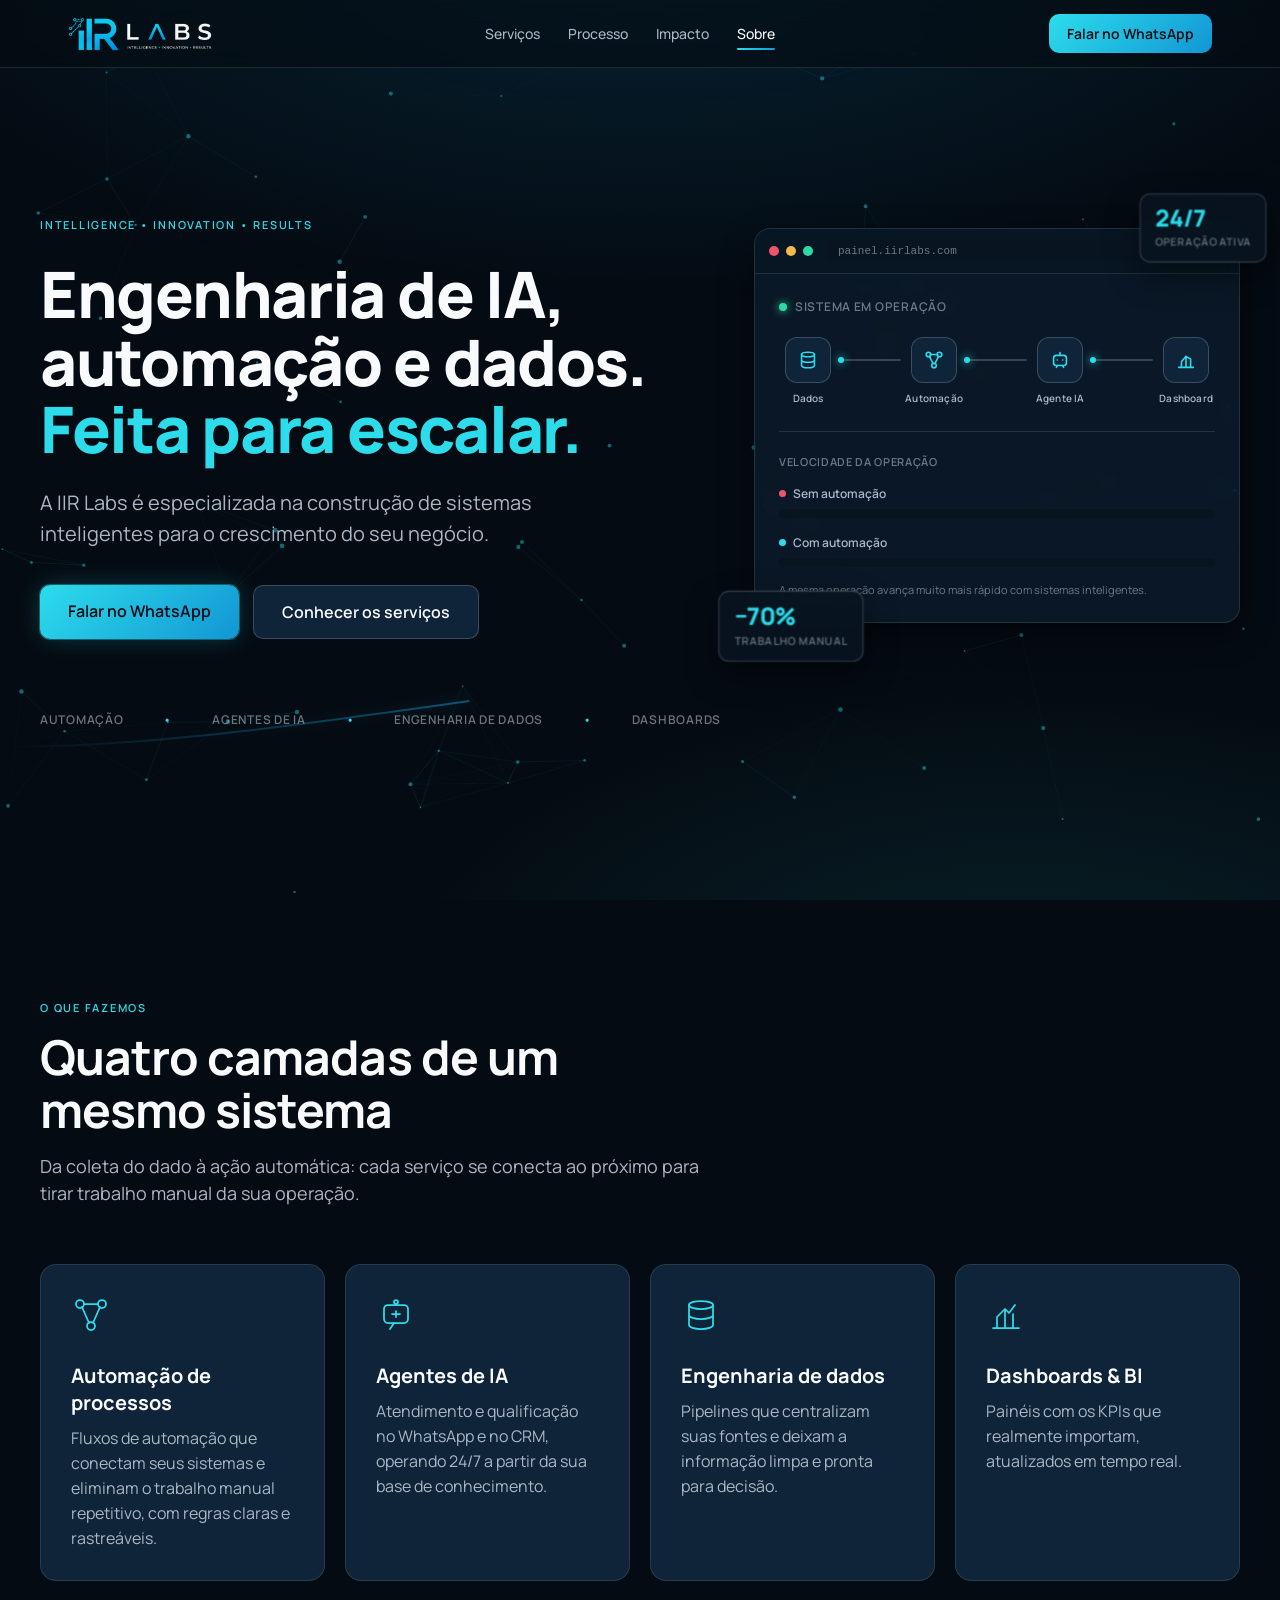
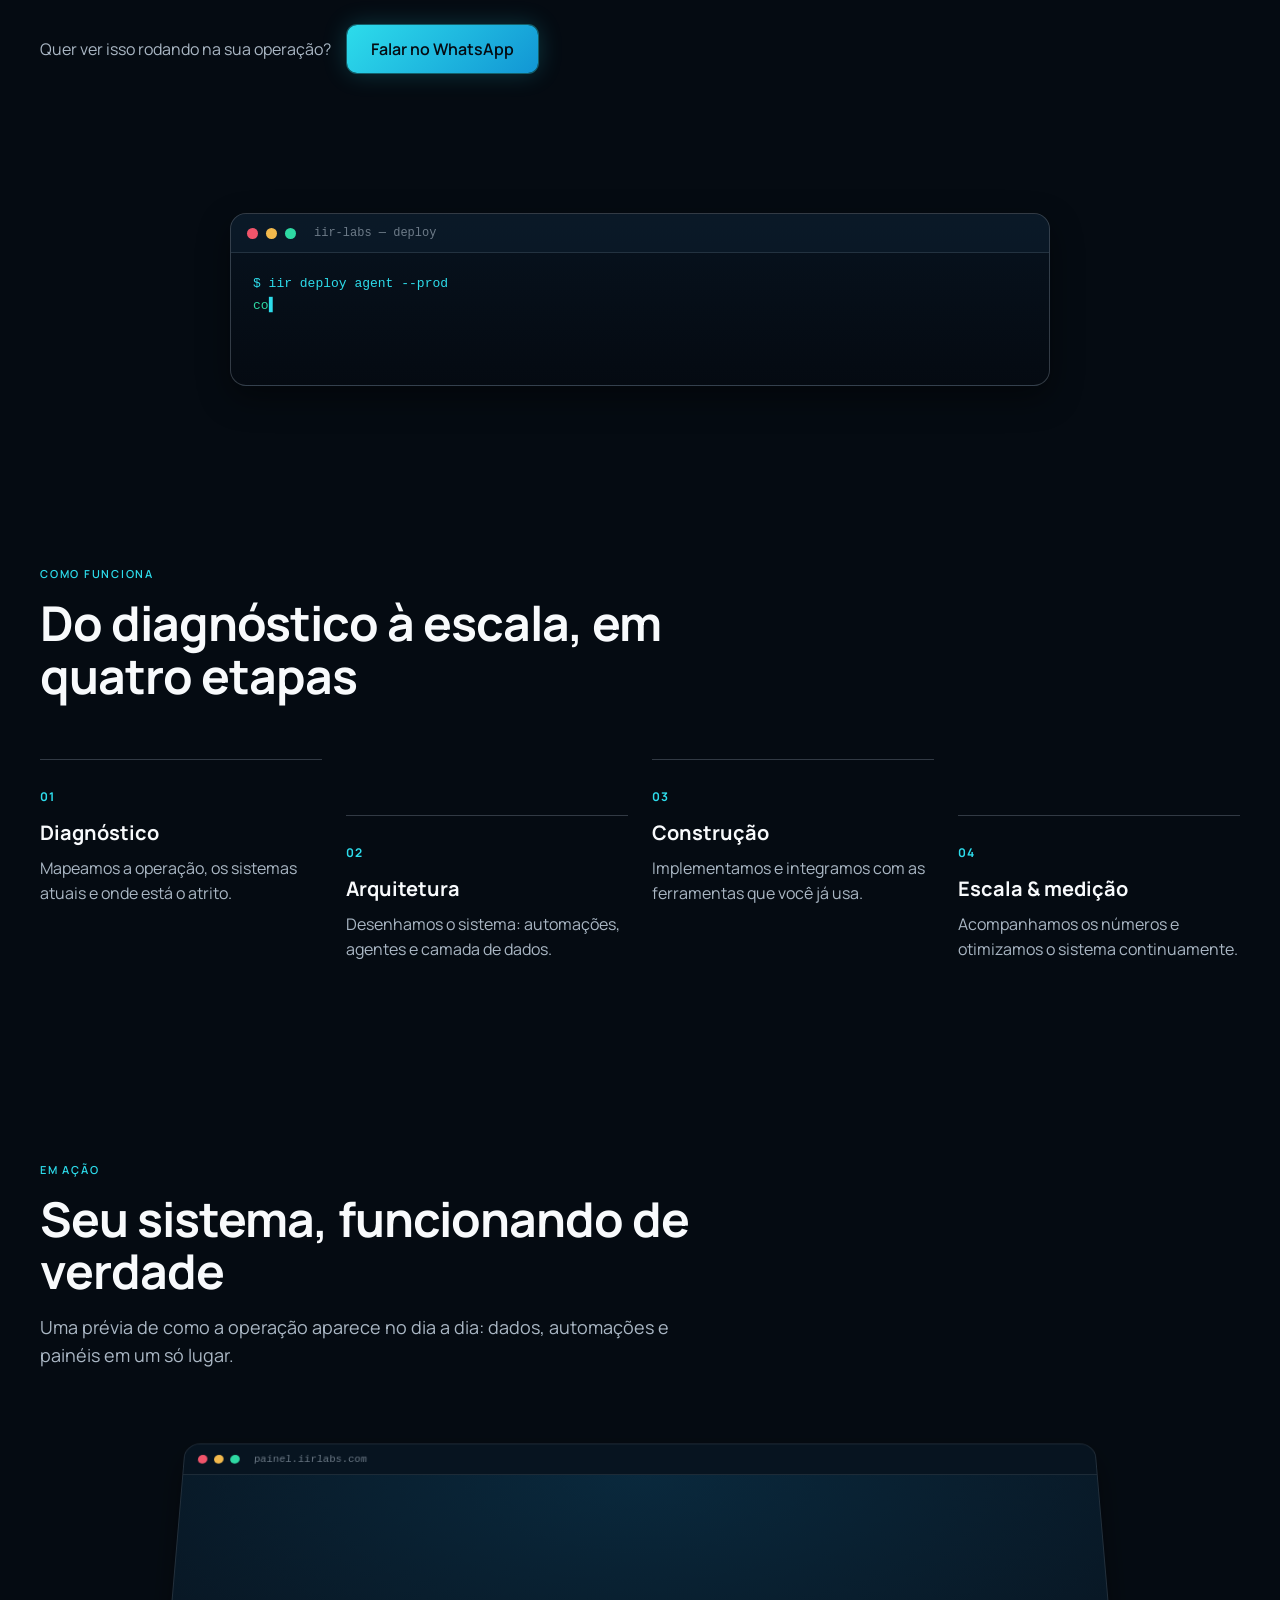
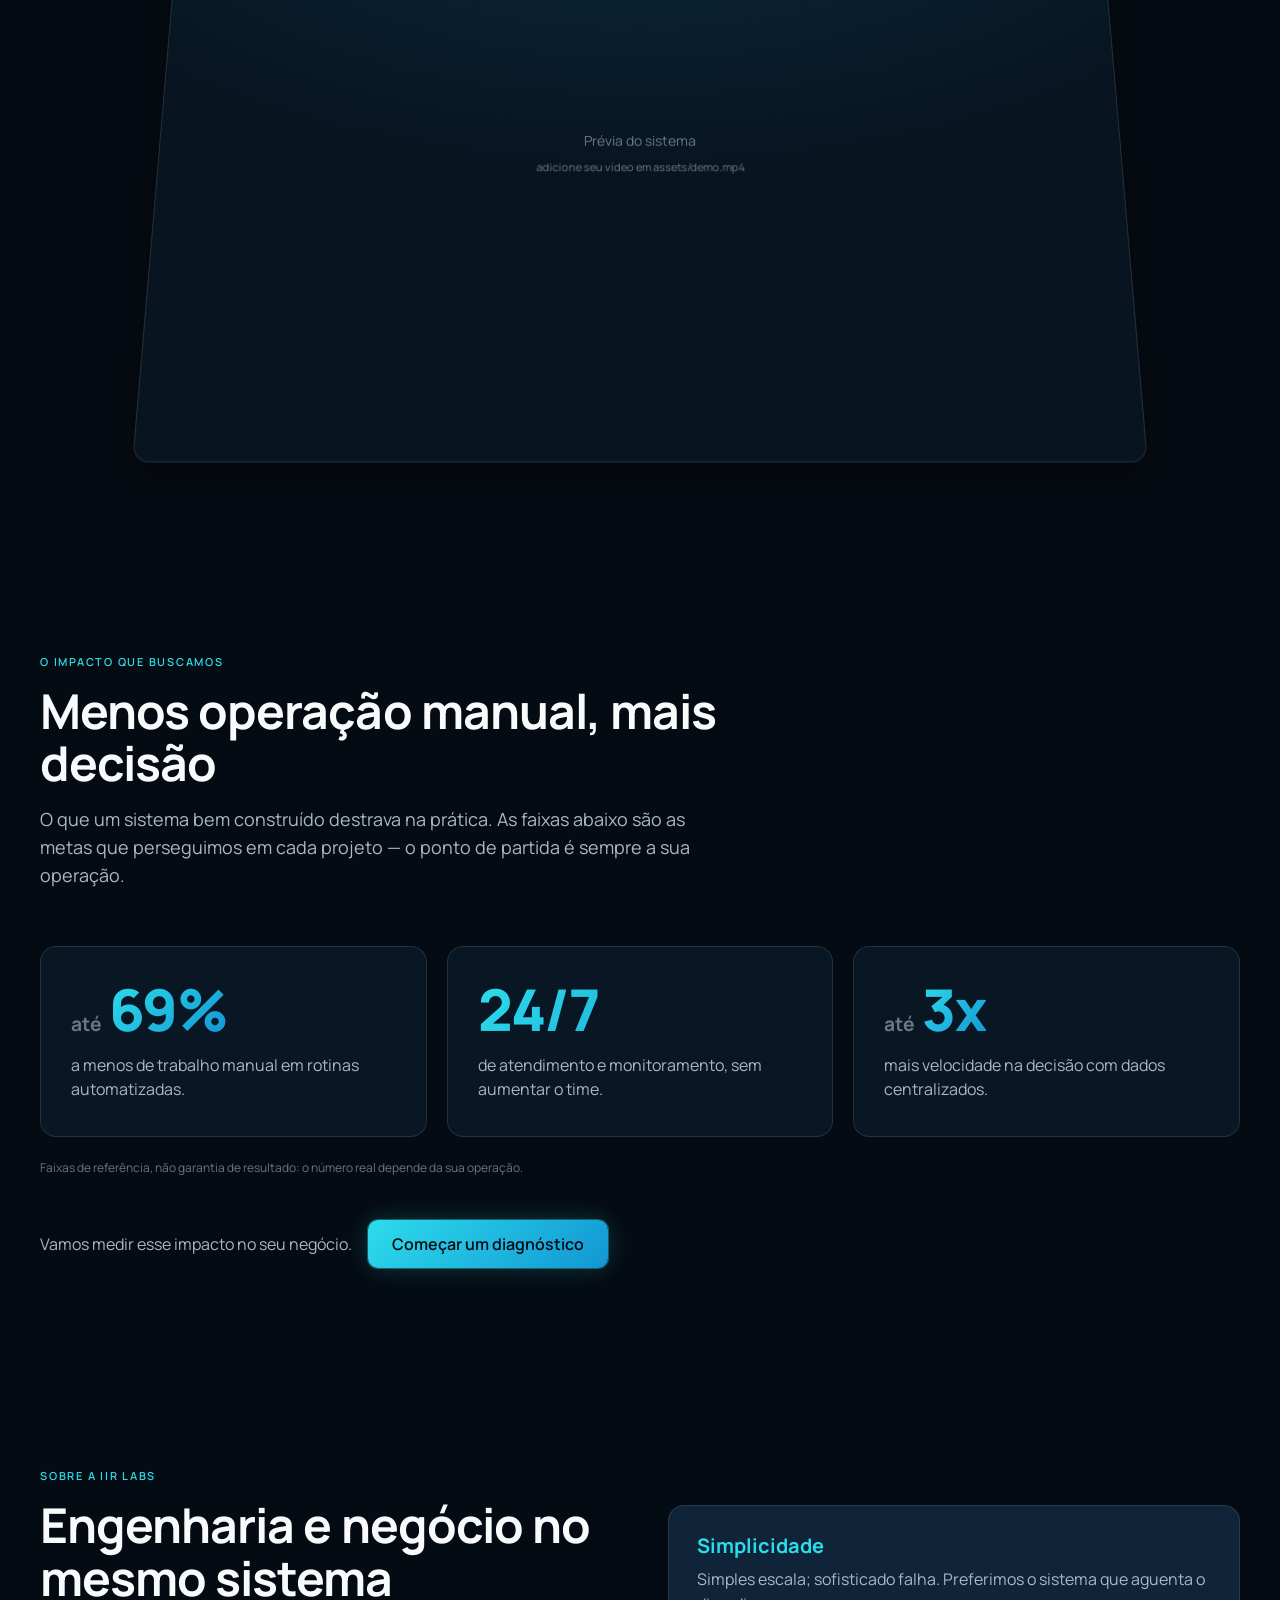
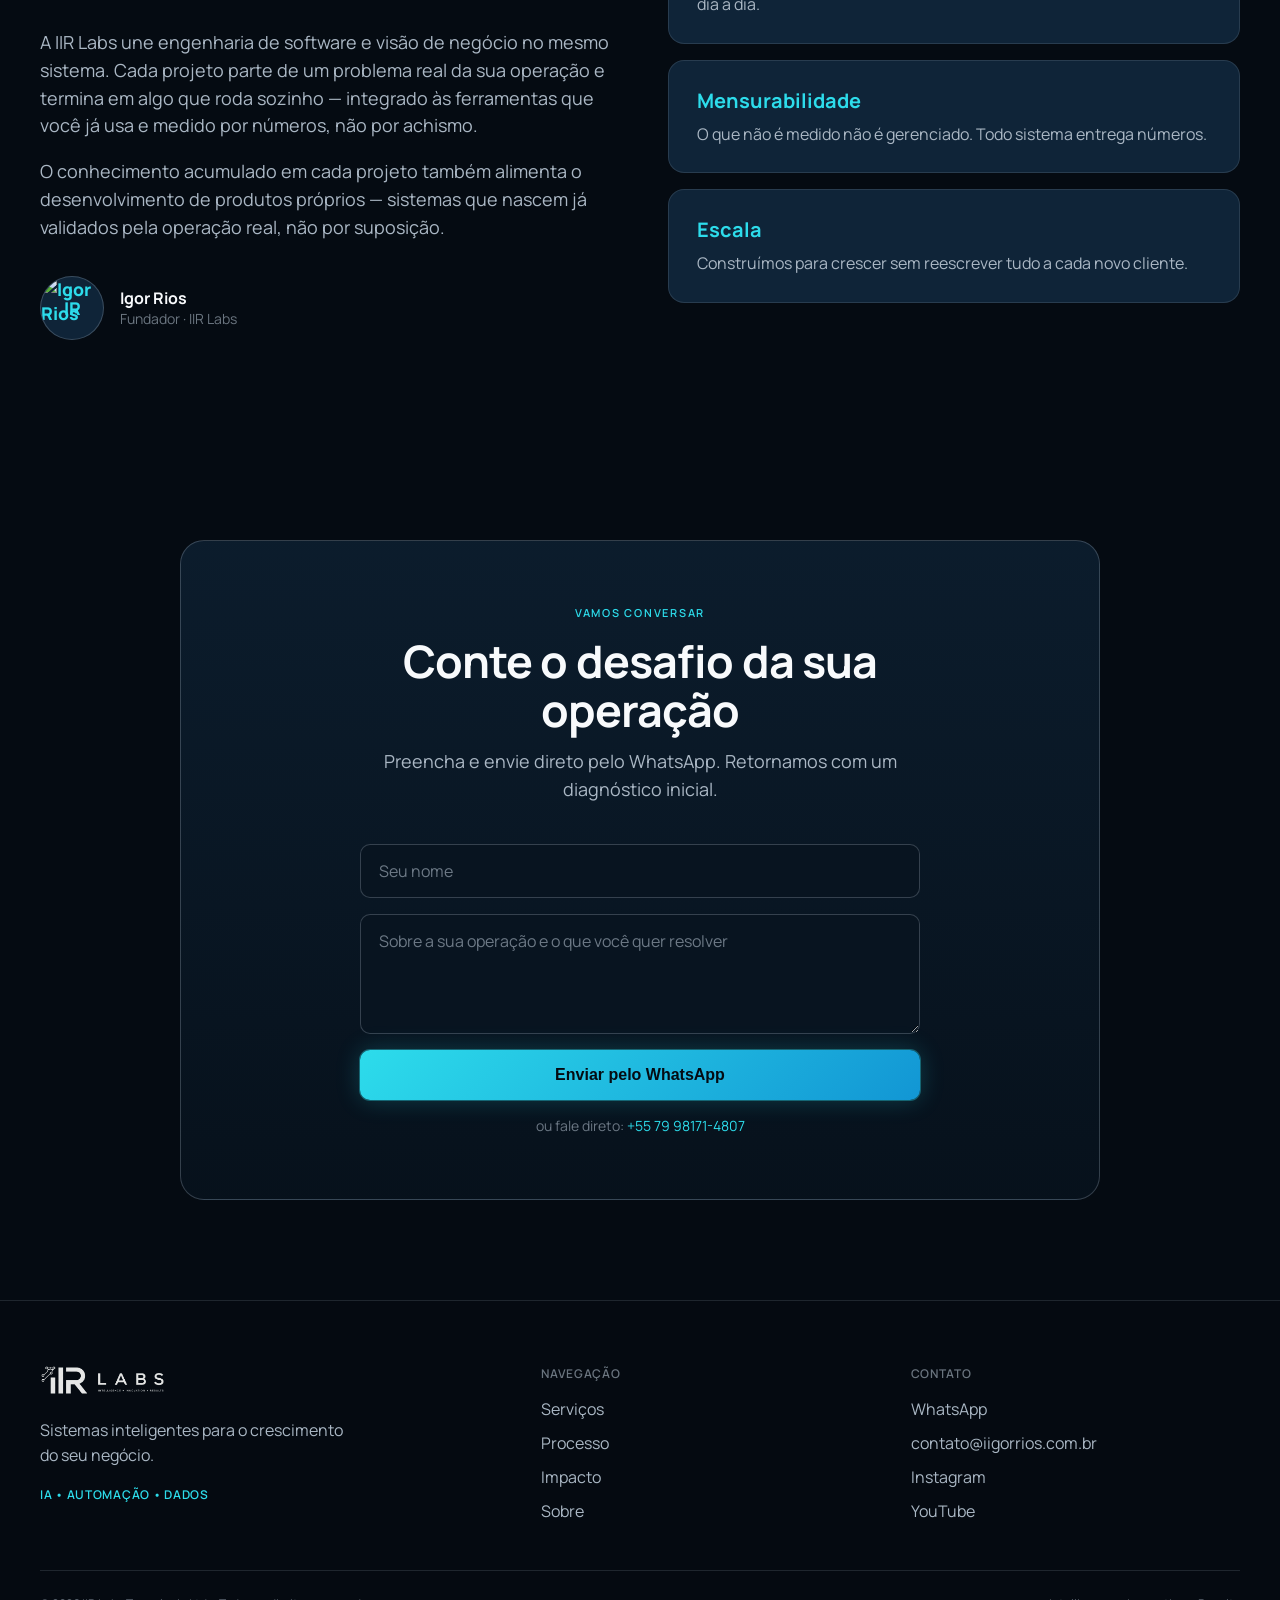
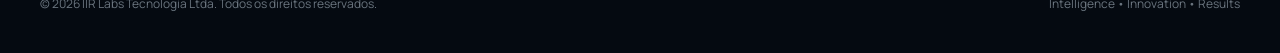
==== index.html @ 39a2d5d7 "Site institucional IIR Labs: landing com efeitos de autoridade - Hero com mockup em browser-frame (t" ====
<!DOCTYPE html>
<html lang="pt-BR">
<head>
<meta charset="utf-8">
<meta name="viewport" content="width=device-width, initial-scale=1">
<title>IIR Labs — Sistemas inteligentes de IA, automação e dados</title>
<meta name="description" content="A IIR Labs projeta e constrói automações, agentes de IA e infraestrutura de dados que transformam a operação do seu negócio em resultado mensurável.">
<link rel="canonical" href="https://iir-labs.vercel.app/">
<link rel="icon" href="assets/logo-app-icon.png">
<meta property="og:type" content="website">
<meta property="og:title" content="IIR Labs — Sistemas inteligentes de IA, automação e dados">
<meta property="og:description" content="Automações, agentes de IA e engenharia de dados sob medida para o crescimento do seu negócio.">
<meta property="og:image" content="assets/logo-horizontal-color.png">
<meta name="twitter:card" content="summary_large_image">

  <title>IIR Labs — Sistemas inteligentes de IA, automação e dados</title>
  <meta name="description" content="A IIR Labs projeta e constrói automações, agentes de IA e infraestrutura de dados que transformam a operação do seu negócio em resultado mensurável.">
  <meta property="og:type" content="website">
  <meta property="og:title" content="IIR Labs — Sistemas inteligentes de IA, automação e dados">
  <meta property="og:description" content="Automações, agentes de IA e engenharia de dados sob medida para o crescimento do seu negócio.">
  <meta property="og:image" content="assets/logo-horizontal-color.png">
  <meta name="twitter:card" content="summary_large_image">
  <link rel="icon" href="assets/logo-app-icon.png">
  <link rel="stylesheet" href="_ds/iir-labs-design-system-2-0-8a63def9-18a3-4fd2-bec7-e03a8f6dd61a/tokens/fonts.css">
  <link rel="stylesheet" href="_ds/iir-labs-design-system-2-0-8a63def9-18a3-4fd2-bec7-e03a8f6dd61a/tokens/colors.css">
  <link rel="stylesheet" href="_ds/iir-labs-design-system-2-0-8a63def9-18a3-4fd2-bec7-e03a8f6dd61a/tokens/typography.css">
  <link rel="stylesheet" href="_ds/iir-labs-design-system-2-0-8a63def9-18a3-4fd2-bec7-e03a8f6dd61a/tokens/spacing.css">
  <link rel="stylesheet" href="_ds/iir-labs-design-system-2-0-8a63def9-18a3-4fd2-bec7-e03a8f6dd61a/tokens/effects.css">
  <link rel="stylesheet" href="_ds/iir-labs-design-system-2-0-8a63def9-18a3-4fd2-bec7-e03a8f6dd61a/styles.css">
  <style>
    html{scroll-behavior:smooth;}
    body{margin:0;background:#050B12;}
    ::selection{background:rgba(45,220,235,.25);}
    a{color:var(--color-text-link);text-decoration:none;}
    a:hover{color:var(--color-text-link-hover);}
    *{box-sizing:border-box;}
    input,textarea{font-family:var(--font-sans);}
    input::placeholder,textarea::placeholder{color:var(--color-text-tertiary);}
    section[id]{scroll-margin-top:84px;}

    /* scroll progress */
    .iir-progress{position:fixed;top:0;left:0;height:2px;width:100%;transform:scaleX(0);transform-origin:0 50%;background:var(--brand-gradient);z-index:60;will-change:transform;}

    /* back to top */
    .iir-top{position:fixed;right:22px;bottom:22px;z-index:55;width:44px;height:44px;display:flex;align-items:center;justify-content:center;border-radius:var(--radius-m);border:1px solid var(--color-border-default);background:rgba(15,36,56,.8);backdrop-filter:blur(8px);color:var(--color-accent-primary);cursor:pointer;opacity:0;transform:translateY(8px);pointer-events:none;transition:opacity .25s var(--ease-standard),transform .25s var(--ease-standard),border-color .2s var(--ease-standard);}
    .iir-top:hover{border-color:var(--color-border-strong);box-shadow:var(--shadow-glow-cyan);}
    .iir-top.show{opacity:1;transform:none;pointer-events:auto;}

    /* nav scroll-spy */
    .iir-nav-link{position:relative;color:var(--color-text-secondary);transition:color .2s var(--ease-standard);}
    .iir-nav-link:hover{color:var(--color-text-primary);}
    .iir-nav-link.active{color:var(--color-text-primary);}
    .iir-nav-link.active::after{content:"";position:absolute;left:0;right:0;bottom:-7px;height:2px;border-radius:2px;background:var(--brand-gradient);}

    /* spotlight cards */
    .iir-card{position:relative;overflow:hidden;}
    .iir-card::before{content:"";position:absolute;inset:0;border-radius:inherit;background:radial-gradient(240px circle at var(--mx,50%) var(--my,50%),rgba(45,220,235,.14),transparent 60%);opacity:0;transition:opacity .25s var(--ease-standard);pointer-events:none;}
    .iir-card:hover::before{opacity:1;}

    /* button polish: press + one-pass shimmer */
    .iir-btn{position:relative;overflow:hidden;transition:transform .12s var(--ease-standard),filter .12s var(--ease-standard);}
    .iir-btn:active{transform:scale(.97);opacity:.92;}
    .iir-btn::after{content:"";position:absolute;top:0;left:-60%;width:40%;height:100%;transform:skewX(-18deg);background:linear-gradient(100deg,transparent,rgba(255,255,255,.35),transparent);opacity:0;pointer-events:none;}
    .iir-btn:hover::after{animation:iir-shimmer .7s var(--ease-standard);}
    @keyframes iir-shimmer{0%{left:-60%;opacity:.6;}100%{left:120%;opacity:0;}}

    /* hero schematic (pipeline) */
    .iir-pipe{display:flex;align-items:flex-start;justify-content:space-between;gap:4px;}
    .iir-node{display:flex;flex-direction:column;align-items:center;gap:8px;flex:0 0 auto;width:58px;}
    .iir-node .box{width:46px;height:46px;border-radius:12px;border:1px solid var(--color-border-default);background:var(--color-bg-surface-raised);display:flex;align-items:center;justify-content:center;color:var(--color-accent-primary);}
    .iir-node .lbl{font-size:10px;letter-spacing:.02em;color:var(--color-text-secondary);font-weight:var(--fw-semibold);white-space:nowrap;}
    .iir-conn{position:relative;flex:1;height:2px;margin-top:22px;min-width:12px;border-radius:2px;background:var(--color-border-default);overflow:visible;}
    .iir-packet{position:absolute;top:50%;left:0;width:6px;height:6px;border-radius:50%;background:var(--color-accent-primary);box-shadow:0 0 8px var(--color-accent-primary);transform:translate(-50%,-50%);animation:iir-flow 2.2s linear infinite;}
    @keyframes iir-flow{0%{left:0;opacity:0;}12%{opacity:1;}88%{opacity:1;}100%{left:100%;opacity:0;}}

    /* comparison bars (sem vs com automação) */
    .iir-cmp{display:flex;flex-direction:column;gap:16px;}
    .iir-cmp-row .top{display:flex;align-items:center;justify-content:space-between;margin-bottom:7px;}
    .iir-cmp-row .lab{display:flex;align-items:center;gap:7px;font-size:12px;font-weight:var(--fw-semibold);color:var(--color-text-secondary);}
    .iir-cmp-row .dot{width:7px;height:7px;border-radius:50%;}
    .iir-track{height:9px;border-radius:6px;background:var(--color-bg-inset);overflow:hidden;}
    .iir-track > span{display:block;height:100%;border-radius:6px;width:0;}
    .iir-fill-slow{background:linear-gradient(90deg,#7A2E38,#F0546A);animation:iir-fill-slow 4.6s var(--ease-standard) infinite;}
    .iir-fill-fast{background:var(--brand-gradient);box-shadow:0 0 12px rgba(45,220,235,.35);animation:iir-fill-fast 4.6s var(--ease-standard) infinite;}
    @keyframes iir-fill-slow{0%{width:0;}12%{width:6%;}60%{width:36%;}82%{width:38%;}100%{width:38%;}}
    @keyframes iir-fill-fast{0%{width:0;}26%{width:88%;}44%{width:95%;}82%{width:96%;}100%{width:96%;}}

    /* terminal */
    .iir-term-body{font-family:ui-monospace,SFMono-Regular,Menlo,Consolas,monospace;font-size:13px;line-height:1.7;color:var(--color-text-secondary);white-space:pre-wrap;min-height:132px;}
    .iir-term-body .p{color:var(--color-accent-primary);}
    .iir-term-body .ok{color:var(--color-success);}
    .iir-cursor{display:inline-block;color:var(--color-accent-primary);animation:iir-blink 1s step-end infinite;}
    @keyframes iir-blink{0%,100%{opacity:1;}50%{opacity:0;}}

    @media (prefers-reduced-motion:reduce){
      .iir-packet{animation:none;left:50%;}
      .iir-fill-slow{animation:none;width:38%;}
      .iir-fill-fast{animation:none;width:96%;}
      .iir-float{animation:none;}
    }

    /* mobile menu */
    .iir-menu-btn{display:none;background:none;border:1px solid var(--color-border-default);border-radius:var(--radius-m);padding:9px 11px;cursor:pointer;color:var(--color-text-primary);line-height:0;}
    .iir-mobile-panel{display:none;position:absolute;top:100%;left:0;right:0;flex-direction:column;gap:6px;padding:14px 28px 20px;background:rgba(5,11,18,.96);backdrop-filter:blur(12px);border-bottom:1px solid var(--color-border-subtle);}
    .iir-mobile-panel.open{display:flex;}
    .iir-mobile-panel a{padding:10px 0;color:var(--color-text-secondary);font-size:var(--text-body-m);font-weight:var(--fw-medium);}

    /* hero tilt mockup + floating cards */
    .iir-tilt-wrap{perspective:1200px;}
    .iir-tilt{position:relative;transform-style:preserve-3d;transition:transform .18s var(--ease-standard);will-change:transform;}
    .iir-mock{border:1px solid var(--color-border-subtle);background:rgba(15,36,56,.55);backdrop-filter:blur(8px);border-radius:var(--radius-l);overflow:hidden;box-shadow:var(--shadow-l);}
    .iir-mock-bar{display:flex;align-items:center;gap:7px;padding:11px 14px;border-bottom:1px solid var(--color-border-subtle);background:rgba(8,20,32,.6);}
    .iir-mock-bar .d{width:10px;height:10px;border-radius:50%;}
    .iir-mock-bar .u{margin-left:8px;flex:1;height:22px;border-radius:6px;background:var(--color-bg-inset);display:flex;align-items:center;padding:0 10px;font-family:ui-monospace,monospace;font-size:11px;color:var(--color-text-tertiary);}
    .iir-float{position:absolute;border:1px solid var(--color-border-default);background:rgba(8,20,32,.92);backdrop-filter:blur(8px);border-radius:var(--radius-m);padding:12px 14px;box-shadow:var(--shadow-l);}
    .iir-float .k{font-size:1.4rem;font-weight:var(--fw-extrabold);letter-spacing:var(--ls-tight);color:var(--color-accent-primary);line-height:1;}
    .iir-float .t{font-size:10px;text-transform:uppercase;letter-spacing:var(--ls-wide);color:var(--color-text-tertiary);font-weight:var(--fw-semibold);margin-top:4px;white-space:nowrap;}
    .iir-float-a{top:-24px;right:-14px;transform:translateZ(55px);animation:iir-bob 5s var(--ease-standard) infinite;}
    .iir-float-b{bottom:-22px;left:-16px;transform:translateZ(85px);animation:iir-bob 6.5s var(--ease-standard) infinite .6s;}
    @keyframes iir-bob{0%,100%{translate:0 0;}50%{translate:0 -9px;}}

    /* processo zig-zag */
    .iir-proc-grid{position:relative;display:grid;grid-template-columns:repeat(4,1fr);align-items:start;gap:24px;}
    .iir-proc-step{position:relative;padding-top:28px;border-top:1px solid var(--color-border-default);}
    .iir-proc-step.down{margin-top:56px;}
    .iir-proc-step > *{position:relative;z-index:1;}
    .iir-proc-svg{position:absolute;inset:0;width:100%;height:100%;overflow:visible;pointer-events:none;z-index:0;}
    .iir-zig{fill:none;stroke:url(#iir-zig-grad);stroke-width:2.5;stroke-linecap:round;stroke-linejoin:round;filter:drop-shadow(0 0 6px rgba(45,220,235,.45));}

    /* device demo (rotate on scroll) */
    .iir-device-stage{perspective:1400px;max-width:960px;margin:0 auto;}
    .iir-device{transform-style:preserve-3d;border:1px solid var(--color-border-subtle);border-radius:var(--radius-l);overflow:hidden;background:var(--color-bg-inset);box-shadow:var(--shadow-l);will-change:transform;}
    .iir-device-bar{display:flex;align-items:center;gap:7px;padding:11px 14px;border-bottom:1px solid var(--color-border-subtle);background:rgba(8,20,32,.7);}
    .iir-device-bar .d{width:10px;height:10px;border-radius:50%;}
    .iir-device-screen{position:relative;aspect-ratio:16/10;background:radial-gradient(120% 90% at 50% 0,rgba(18,150,212,.16),transparent 60%),var(--color-bg-inset);}
    .iir-device-screen video{position:absolute;inset:0;width:100%;height:100%;object-fit:cover;display:block;}
    .iir-device-ph{position:absolute;inset:0;display:flex;flex-direction:column;align-items:center;justify-content:center;gap:10px;color:var(--color-text-tertiary);text-align:center;padding:20px;font-size:var(--text-body-s);}

    /* founder portrait */
    .iir-portrait{width:64px;height:64px;border-radius:50%;overflow:hidden;flex:0 0 auto;border:1px solid var(--color-border-default);background:var(--color-bg-surface-raised);display:flex;align-items:center;justify-content:center;color:var(--color-accent-primary);font-weight:var(--fw-extrabold);font-size:1.1rem;position:relative;}
    .iir-portrait img{position:absolute;inset:0;width:100%;height:100%;object-fit:cover;}

    /* responsive */
    @media (max-width:860px){
      .iir-proc-grid{grid-template-columns:1fr;}
      .iir-proc-step.down{margin-top:0;}
      .iir-float{display:none;}
      .iir-hero-grid{grid-template-columns:1fr !important;gap:40px !important;}
      .iir-sobre-grid{grid-template-columns:1fr !important;gap:36px !important;}
      .iir-footer-grid{grid-template-columns:1fr !important;gap:32px !important;}
      .iir-section{padding-top:64px !important;padding-bottom:64px !important;}
    }
    @media (max-width:720px){
      .iir-nav-desktop{display:none !important;}
      .iir-cta-desktop{display:none !important;}
      .iir-menu-btn{display:inline-flex;align-items:center;justify-content:center;}
    }

    @media (prefers-reduced-motion:reduce){
      html{scroll-behavior:auto;}
      .iir-cursor,.iir-btn::after{animation:none !important;}
    }
  </style>

</head>
<body>
<div id="iir-site" style="position:relative;min-height:100vh;background:var(--color-bg-canvas);color:var(--color-text-primary);font-family:var(--font-sans);overflow-x:hidden;">

  <div class="iir-progress"></div>

  <canvas style="position:fixed;inset:0;width:100%;height:100%;z-index:0;pointer-events:none;"></canvas>
  <div style="position:fixed;inset:0;z-index:0;pointer-events:none;background:radial-gradient(120% 80% at 50% -10%, rgba(18,150,212,.18), transparent 55%), radial-gradient(90% 60% at 80% 110%, rgba(45,220,235,.10), transparent 60%);"></div>

  <!-- NAV -->
  <header style="position:fixed;top:0;left:0;right:0;z-index:50;backdrop-filter:blur(12px);background:rgba(5,11,18,.55);border-bottom:1px solid var(--color-border-subtle);">
    <div style="max-width:var(--container-max);margin:0 auto;padding:14px 28px;display:flex;align-items:center;justify-content:space-between;gap:24px;">
      <a href="#topo" style="display:flex;align-items:center;gap:10px;">
        <img src="assets/logo-horizontal-color-bg-escuro-crop.png" alt="IIR Labs" style="height:34px;width:auto;display:block;">
      </a>
      <nav class="iir-nav-desktop" style="display:flex;align-items:center;gap:28px;font-size:var(--text-body-s);font-weight:var(--fw-medium);">
        <a href="#servicos" class="iir-nav-link">Serviços</a>
        <a href="#processo" class="iir-nav-link">Processo</a>
        <a href="#impacto" class="iir-nav-link">Impacto</a>
        <a href="#sobre" class="iir-nav-link">Sobre</a>
      </nav>
      <a href="https://wa.me/5579981714807" target="_blank" class="iir-btn iir-cta-desktop" style="background:var(--brand-gradient);color:var(--color-text-on-accent);font-weight:var(--fw-semibold);font-size:var(--text-body-s);padding:10px 18px;border-radius:var(--radius-m);white-space:nowrap;">Falar no WhatsApp</a>
      <button class="iir-menu-btn" aria-label="Abrir menu">
        <svg width="22" height="22" viewBox="0 0 24 24" fill="none" stroke="currentColor" stroke-width="2" stroke-linecap="round"><path d="M4 7h16M4 12h16M4 17h16"/></svg>
      </button>
    </div>
    <div class="iir-mobile-panel">
      <a href="#servicos">Serviços</a>
      <a href="#processo">Processo</a>
      <a href="#impacto">Impacto</a>
      <a href="#sobre">Sobre</a>
      <a href="https://wa.me/5579981714807" target="_blank" style="color:var(--color-accent-primary);font-weight:var(--fw-semibold);">Falar no WhatsApp →</a>
    </div>
  </header>

  <!-- HERO -->
  <section id="topo" style="position:relative;z-index:1;min-height:100vh;display:flex;align-items:center;padding:120px 28px 80px;">
    <div style="max-width:var(--container-max);margin:0 auto;width:100%;">

      

      
        <div class="iir-hero-grid" style="display:grid;grid-template-columns:1.15fr .85fr;gap:56px;align-items:center;">
          <div>
            <div data-reveal style="display:inline-flex;align-items:center;gap:10px;font-size:var(--text-overline);letter-spacing:var(--ls-wider);text-transform:uppercase;color:var(--color-accent-primary);font-weight:var(--fw-semibold);margin-bottom:28px;">Intelligence • Innovation • Results</div>
            <h1 data-reveal data-reveal-delay="80" style="font-size:clamp(2.4rem,5.4vw,4rem);line-height:1.06;letter-spacing:var(--ls-tight);font-weight:var(--fw-extrabold);margin:0 0 24px;">Engenharia de IA, automação e dados. <span style="color:var(--color-accent-primary);">Feita para escalar.</span></h1>
            <p data-reveal data-reveal-delay="160" style="font-size:clamp(1.05rem,2vw,1.25rem);line-height:var(--lh-body);color:var(--color-text-secondary);max-width:520px;margin:0 0 36px;">A IIR Labs é especializada na construção de sistemas inteligentes para o crescimento do seu negócio.</p>
            <div data-reveal data-reveal-delay="240" style="display:flex;flex-wrap:wrap;gap:14px;">
              <a href="https://wa.me/5579981714807" target="_blank" class="iir-btn" style="background:var(--brand-gradient);color:var(--color-text-on-accent);font-weight:var(--fw-semibold);font-size:var(--text-body-m);padding:15px 28px;border-radius:var(--radius-m);box-shadow:var(--shadow-glow-cyan);">Falar no WhatsApp</a>
              <a href="#servicos" class="iir-btn" style="background:var(--color-bg-surface-raised);border:1px solid var(--color-border-default);color:var(--color-text-primary);font-weight:var(--fw-semibold);font-size:var(--text-body-m);padding:15px 28px;border-radius:var(--radius-m);">Conhecer os serviços</a>
            </div>
          </div>
          <div class="iir-tilt-wrap" data-reveal data-reveal-delay="200">
           <div class="iir-tilt">
            <div class="iir-mock">
            <div class="iir-mock-bar">
              <span class="d" style="background:#F0546A;"></span>
              <span class="d" style="background:#F2B94C;"></span>
              <span class="d" style="background:#2ED9A3;"></span>
              <span class="u">painel.iirlabs.com</span>
            </div>
            <div style="padding:24px;">
            <div style="display:flex;align-items:center;gap:8px;font-size:var(--text-caption);text-transform:uppercase;letter-spacing:var(--ls-wide);color:var(--color-text-tertiary);font-weight:var(--fw-semibold);margin-bottom:22px;">
              <span style="width:8px;height:8px;border-radius:50%;background:var(--color-success);box-shadow:0 0 8px var(--color-success);"></span>Sistema em operação
            </div>
            <div class="iir-pipe">
              <div class="iir-node">
                <div class="box"><svg width="22" height="22" viewBox="0 0 24 24" fill="none" stroke="currentColor" stroke-width="1.75" stroke-linecap="round" stroke-linejoin="round"><ellipse cx="12" cy="6" rx="7" ry="2.5"/><path d="M5 6v6c0 1.4 3.1 2.5 7 2.5s7-1.1 7-2.5V6M5 12v6c0 1.4 3.1 2.5 7 2.5s7-1.1 7-2.5v-6"/></svg></div>
                <div class="lbl">Dados</div>
              </div>
              <div class="iir-conn"><span class="iir-packet" style="animation-delay:0s;"></span></div>
              <div class="iir-node">
                <div class="box"><svg width="22" height="22" viewBox="0 0 24 24" fill="none" stroke="currentColor" stroke-width="1.75" stroke-linecap="round" stroke-linejoin="round"><circle cx="6" cy="6" r="2.5"/><circle cx="18" cy="6" r="2.5"/><circle cx="12" cy="18" r="2.5"/><path d="M8 6h8M7 8l4 8M17 8l-4 8"/></svg></div>
                <div class="lbl">Automação</div>
              </div>
              <div class="iir-conn"><span class="iir-packet" style="animation-delay:.5s;"></span></div>
              <div class="iir-node">
                <div class="box"><svg width="22" height="22" viewBox="0 0 24 24" fill="none" stroke="currentColor" stroke-width="1.75" stroke-linecap="round" stroke-linejoin="round"><rect x="5" y="7" width="14" height="11" rx="3"/><path d="M9 12h.01M15 12h.01M12 4v3M9 18l-1 2M15 18l1 2"/></svg></div>
                <div class="lbl">Agente IA</div>
              </div>
              <div class="iir-conn"><span class="iir-packet" style="animation-delay:1s;"></span></div>
              <div class="iir-node">
                <div class="box"><svg width="22" height="22" viewBox="0 0 24 24" fill="none" stroke="currentColor" stroke-width="1.75" stroke-linecap="round" stroke-linejoin="round"><path d="M4 20h16M7 20v-6M12 20V8M17 20v-9M7 14l5-6 5 3"/></svg></div>
                <div class="lbl">Dashboard</div>
              </div>
            </div>
            <div style="margin-top:26px;padding-top:22px;border-top:1px solid var(--color-border-subtle);">
              <div style="font-size:11px;text-transform:uppercase;letter-spacing:var(--ls-wide);color:var(--color-text-tertiary);font-weight:var(--fw-semibold);margin-bottom:16px;">Velocidade da operação</div>
              <div class="iir-cmp">
                <div class="iir-cmp-row">
                  <div class="top"><span class="lab"><span class="dot" style="background:#F0546A;"></span>Sem automação</span></div>
                  <div class="iir-track"><span class="iir-fill-slow"></span></div>
                </div>
                <div class="iir-cmp-row">
                  <div class="top"><span class="lab"><span class="dot" style="background:var(--color-accent-primary);"></span>Com automação</span></div>
                  <div class="iir-track"><span class="iir-fill-fast"></span></div>
                </div>
              </div>
              <div style="color:var(--color-text-tertiary);font-size:11px;margin-top:14px;line-height:var(--lh-body);">A mesma operação avança muito mais rápido com sistemas inteligentes.</div>
            </div>
            </div>
            </div>
            <div class="iir-float iir-float-a"><div class="k">24/7</div><div class="t">Operação ativa</div></div>
            <div class="iir-float iir-float-b"><div class="k">−70%</div><div class="t">Trabalho manual</div></div>
           </div>
          </div>
        </div>
      

      <div data-reveal data-reveal-delay="360" style="margin-top:72px;display:flex;flex-wrap:wrap;gap:10px 40px;align-items:center;color:var(--color-text-tertiary);font-size:var(--text-caption);letter-spacing:var(--ls-wide);text-transform:uppercase;font-weight:var(--fw-semibold);">
        <span>Automação</span><span style="color:var(--color-accent-primary);">•</span>
        <span>Agentes de IA</span><span style="color:var(--color-accent-primary);">•</span>
        <span>Engenharia de dados</span><span style="color:var(--color-accent-primary);">•</span>
        <span>Dashboards</span>
      </div>
    </div>
  </section>

  <!-- SERVIÇOS -->
  <section id="servicos" class="iir-section" style="position:relative;z-index:1;padding:100px 28px;">
    <div style="max-width:var(--container-max);margin:0 auto;">
      <div style="max-width:680px;margin-bottom:56px;">
        <div data-reveal style="font-size:var(--text-overline);letter-spacing:var(--ls-wider);text-transform:uppercase;color:var(--color-accent-primary);font-weight:var(--fw-semibold);margin-bottom:16px;">O que fazemos</div>
        <h2 data-reveal data-reveal-delay="80" style="font-size:clamp(2rem,4vw,3rem);line-height:1.1;letter-spacing:var(--ls-tight);font-weight:var(--fw-bold);margin:0 0 16px;">Quatro camadas de um mesmo sistema</h2>
        <p data-reveal data-reveal-delay="140" style="font-size:var(--text-body-l);color:var(--color-text-secondary);line-height:var(--lh-body);margin:0;">Da coleta do dado à ação automática: cada serviço se conecta ao próximo para tirar trabalho manual da sua operação.</p>
      </div>
      <div style="display:grid;grid-template-columns:repeat(auto-fit,minmax(260px,1fr));gap:20px;">

        <div data-reveal style="border:1px solid var(--color-border-subtle);background:var(--color-bg-surface-raised);border-radius:var(--radius-l);padding:30px;transition:border-color .2s var(--ease-standard),box-shadow .3s var(--ease-standard);" class="iir-card">
          <svg width="40" height="40" viewBox="0 0 40 40" fill="none" stroke="var(--iir-cyan-500)" stroke-width="1.75" stroke-linecap="round" stroke-linejoin="round" style="margin-bottom:22px;"><circle cx="9" cy="9" r="4"/><circle cx="31" cy="9" r="4"/><circle cx="20" cy="31" r="4"/><path d="M13 9h14M11 12l7 16M29 12l-7 16"/></svg>
          <h3 style="font-size:var(--text-heading-s);font-weight:var(--fw-bold);margin:0 0 10px;">Automação de processos</h3>
          <p style="color:var(--color-text-secondary);font-size:var(--text-body-m);line-height:var(--lh-body);margin:0;">Fluxos de automação que conectam seus sistemas e eliminam o trabalho manual repetitivo, com regras claras e rastreáveis.</p>
        </div>

        <div data-reveal data-reveal-delay="80" style="border:1px solid var(--color-border-subtle);background:var(--color-bg-surface-raised);border-radius:var(--radius-l);padding:30px;transition:border-color .2s var(--ease-standard),box-shadow .3s var(--ease-standard);" class="iir-card">
          <svg width="40" height="40" viewBox="0 0 40 40" fill="none" stroke="var(--iir-cyan-500)" stroke-width="1.75" stroke-linecap="round" stroke-linejoin="round" style="margin-bottom:22px;"><rect x="8" y="10" width="24" height="18" rx="4"/><path d="M14 34l4-6M20 16v6M16 19h8"/><circle cx="20" cy="7" r="2"/><path d="M20 9v1"/></svg>
          <h3 style="font-size:var(--text-heading-s);font-weight:var(--fw-bold);margin:0 0 10px;">Agentes de IA</h3>
          <p style="color:var(--color-text-secondary);font-size:var(--text-body-m);line-height:var(--lh-body);margin:0;">Atendimento e qualificação no WhatsApp e no CRM, operando 24/7 a partir da sua base de conhecimento.</p>
        </div>

        <div data-reveal data-reveal-delay="160" style="border:1px solid var(--color-border-subtle);background:var(--color-bg-surface-raised);border-radius:var(--radius-l);padding:30px;transition:border-color .2s var(--ease-standard),box-shadow .3s var(--ease-standard);" class="iir-card">
          <svg width="40" height="40" viewBox="0 0 40 40" fill="none" stroke="var(--iir-cyan-500)" stroke-width="1.75" stroke-linecap="round" stroke-linejoin="round" style="margin-bottom:22px;"><ellipse cx="20" cy="10" rx="12" ry="4"/><path d="M8 10v10c0 2.2 5.4 4 12 4s12-1.8 12-4V10M8 20v10c0 2.2 5.4 4 12 4s12-1.8 12-4V20"/></svg>
          <h3 style="font-size:var(--text-heading-s);font-weight:var(--fw-bold);margin:0 0 10px;">Engenharia de dados</h3>
          <p style="color:var(--color-text-secondary);font-size:var(--text-body-m);line-height:var(--lh-body);margin:0;">Pipelines que centralizam suas fontes e deixam a informação limpa e pronta para decisão.</p>
        </div>

        <div data-reveal data-reveal-delay="240" style="border:1px solid var(--color-border-subtle);background:var(--color-bg-surface-raised);border-radius:var(--radius-l);padding:30px;transition:border-color .2s var(--ease-standard),box-shadow .3s var(--ease-standard);" class="iir-card">
          <svg width="40" height="40" viewBox="0 0 40 40" fill="none" stroke="var(--iir-cyan-500)" stroke-width="1.75" stroke-linecap="round" stroke-linejoin="round" style="margin-bottom:22px;"><path d="M7 33h26M11 33V22M19 33V14M27 33V19M11 22l8-8 4 4 6-8"/></svg>
          <h3 style="font-size:var(--text-heading-s);font-weight:var(--fw-bold);margin:0 0 10px;">Dashboards & BI</h3>
          <p style="color:var(--color-text-secondary);font-size:var(--text-body-m);line-height:var(--lh-body);margin:0;">Painéis com os KPIs que realmente importam, atualizados em tempo real.</p>
        </div>
      </div>
      <div data-reveal style="margin-top:44px;display:flex;flex-wrap:wrap;align-items:center;gap:16px;">
        <span style="color:var(--color-text-secondary);font-size:var(--text-body-m);">Quer ver isso rodando na sua operação?</span>
        <a href="https://wa.me/5579981714807" target="_blank" class="iir-btn" style="background:var(--brand-gradient);color:var(--color-text-on-accent);font-weight:var(--fw-semibold);font-size:var(--text-body-m);padding:13px 24px;border-radius:var(--radius-m);box-shadow:var(--shadow-glow-cyan);">Falar no WhatsApp</a>
      </div>
    </div>
  </section>

  <!-- TERMINAL -->
  <section class="iir-section" style="position:relative;z-index:1;padding:40px 28px 80px;">
    <div style="max-width:820px;margin:0 auto;">
      <div data-reveal class="iir-terminal" style="border:1px solid var(--color-border-default);background:linear-gradient(180deg,rgba(8,20,32,.92),rgba(5,11,18,.92));border-radius:var(--radius-l);overflow:hidden;box-shadow:var(--shadow-l);">
        <div style="display:flex;align-items:center;gap:8px;padding:12px 16px;border-bottom:1px solid var(--color-border-subtle);background:rgba(15,36,56,.4);">
          <span style="width:11px;height:11px;border-radius:50%;background:#F0546A;"></span>
          <span style="width:11px;height:11px;border-radius:50%;background:#F2B94C;"></span>
          <span style="width:11px;height:11px;border-radius:50%;background:#2ED9A3;"></span>
          <span style="margin-left:10px;font-family:ui-monospace,monospace;font-size:12px;color:var(--color-text-tertiary);">iir-labs — deploy</span>
        </div>
        <div class="iir-term-body" style="padding:20px 22px;"></div>
      </div>
    </div>
  </section>

  <!-- PROCESSO -->
  <section id="processo" class="iir-section" style="position:relative;z-index:1;padding:100px 28px;">
    <div style="max-width:var(--container-max);margin:0 auto;">
      <div style="max-width:680px;margin-bottom:56px;">
        <div data-reveal style="font-size:var(--text-overline);letter-spacing:var(--ls-wider);text-transform:uppercase;color:var(--color-accent-primary);font-weight:var(--fw-semibold);margin-bottom:16px;">Como funciona</div>
        <h2 data-reveal data-reveal-delay="80" style="font-size:clamp(2rem,4vw,3rem);line-height:1.1;letter-spacing:var(--ls-tight);font-weight:var(--fw-bold);margin:0;">Do diagnóstico à escala, em quatro etapas</h2>
      </div>
      <div class="iir-proc-grid">
        <svg class="iir-proc-svg"><defs><linearGradient id="iir-zig-grad" x1="0" y1="0" x2="1" y2="0"><stop offset="0" stop-color="var(--iir-blue-600)"/><stop offset="1" stop-color="var(--iir-cyan-500)"/></linearGradient></defs><path class="iir-zig" d="M0,0"/></svg>
        <div data-reveal class="iir-proc-step">
          <div style="font-size:var(--text-caption);font-weight:var(--fw-bold);color:var(--color-accent-primary);letter-spacing:var(--ls-wide);margin-bottom:14px;">01</div>
          <h3 style="font-size:var(--text-heading-s);font-weight:var(--fw-bold);margin:0 0 10px;">Diagnóstico</h3>
          <p style="color:var(--color-text-secondary);font-size:var(--text-body-m);line-height:var(--lh-body);margin:0;">Mapeamos a operação, os sistemas atuais e onde está o atrito.</p>
        </div>
        <div data-reveal data-reveal-delay="80" class="iir-proc-step down">
          <div style="font-size:var(--text-caption);font-weight:var(--fw-bold);color:var(--color-accent-primary);letter-spacing:var(--ls-wide);margin-bottom:14px;">02</div>
          <h3 style="font-size:var(--text-heading-s);font-weight:var(--fw-bold);margin:0 0 10px;">Arquitetura</h3>
          <p style="color:var(--color-text-secondary);font-size:var(--text-body-m);line-height:var(--lh-body);margin:0;">Desenhamos o sistema: automações, agentes e camada de dados.</p>
        </div>
        <div data-reveal data-reveal-delay="160" class="iir-proc-step">
          <div style="font-size:var(--text-caption);font-weight:var(--fw-bold);color:var(--color-accent-primary);letter-spacing:var(--ls-wide);margin-bottom:14px;">03</div>
          <h3 style="font-size:var(--text-heading-s);font-weight:var(--fw-bold);margin:0 0 10px;">Construção</h3>
          <p style="color:var(--color-text-secondary);font-size:var(--text-body-m);line-height:var(--lh-body);margin:0;">Implementamos e integramos com as ferramentas que você já usa.</p>
        </div>
        <div data-reveal data-reveal-delay="240" class="iir-proc-step down">
          <div style="font-size:var(--text-caption);font-weight:var(--fw-bold);color:var(--color-accent-primary);letter-spacing:var(--ls-wide);margin-bottom:14px;">04</div>
          <h3 style="font-size:var(--text-heading-s);font-weight:var(--fw-bold);margin:0 0 10px;">Escala & medição</h3>
          <p style="color:var(--color-text-secondary);font-size:var(--text-body-m);line-height:var(--lh-body);margin:0;">Acompanhamos os números e otimizamos o sistema continuamente.</p>
        </div>
      </div>
    </div>
  </section>

  <!-- EM AÇÃO / DEVICE -->
  <section id="demo" class="iir-section" style="position:relative;z-index:1;padding:100px 28px;">
    <div style="max-width:var(--container-max);margin:0 auto;">
      <div style="max-width:680px;margin-bottom:48px;">
        <div data-reveal style="font-size:var(--text-overline);letter-spacing:var(--ls-wider);text-transform:uppercase;color:var(--color-accent-primary);font-weight:var(--fw-semibold);margin-bottom:16px;">Em ação</div>
        <h2 data-reveal data-reveal-delay="80" style="font-size:clamp(2rem,4vw,3rem);line-height:1.1;letter-spacing:var(--ls-tight);font-weight:var(--fw-bold);margin:0 0 16px;">Seu sistema, funcionando de verdade</h2>
        <p data-reveal data-reveal-delay="140" style="font-size:var(--text-body-l);color:var(--color-text-secondary);line-height:var(--lh-body);margin:0;">Uma prévia de como a operação aparece no dia a dia: dados, automações e painéis em um só lugar.</p>
      </div>
      <div class="iir-device-stage" data-reveal data-reveal-delay="120">
        <div class="iir-device">
          <div class="iir-device-bar">
            <span class="d" style="background:#F0546A;"></span>
            <span class="d" style="background:#F2B94C;"></span>
            <span class="d" style="background:#2ED9A3;"></span>
            <span style="margin-left:8px;font-family:ui-monospace,monospace;font-size:11px;color:var(--color-text-tertiary);">painel.iirlabs.com</span>
          </div>
          <div class="iir-device-screen">
            <div class="iir-device-ph">Prévia do sistema<br><span style="font-size:11px;">adicione seu vídeo em assets/demo.mp4</span></div>
            <video autoplay muted loop playsinline preload="none" poster="assets/demo-poster.jpg">
              <source src="assets/demo.mp4" type="video/mp4">
            </video>
          </div>
        </div>
      </div>
    </div>
  </section>

  <!-- IMPACTO -->
  <section id="impacto" class="iir-section" style="position:relative;z-index:1;padding:100px 28px;">
    <div style="max-width:var(--container-max);margin:0 auto;">
      <div style="max-width:680px;margin-bottom:56px;">
        <div data-reveal style="font-size:var(--text-overline);letter-spacing:var(--ls-wider);text-transform:uppercase;color:var(--color-accent-primary);font-weight:var(--fw-semibold);margin-bottom:16px;">O impacto que buscamos</div>
        <h2 data-reveal data-reveal-delay="80" style="font-size:clamp(2rem,4vw,3rem);line-height:1.1;letter-spacing:var(--ls-tight);font-weight:var(--fw-bold);margin:0 0 16px;">Menos operação manual, mais decisão</h2>
        <p data-reveal data-reveal-delay="140" style="font-size:var(--text-body-l);color:var(--color-text-secondary);line-height:var(--lh-body);margin:0;">O que um sistema bem construído destrava na prática. As faixas abaixo são as metas que perseguimos em cada projeto — o ponto de partida é sempre a sua operação.</p>
      </div>
      <div style="display:grid;grid-template-columns:repeat(auto-fit,minmax(220px,1fr));gap:20px;">
        <div data-reveal data-count-to="70" data-count-suffix="%" style="border:1px solid var(--color-border-subtle);background:rgba(15,36,56,.5);backdrop-filter:blur(6px);border-radius:var(--radius-l);padding:34px 30px;">
          <div style="display:flex;align-items:baseline;gap:7px;"><span style="font-size:1.2rem;font-weight:var(--fw-bold);color:var(--color-text-tertiary);">até</span><div class="count" style="font-size:clamp(2.8rem,5vw,3.6rem);font-weight:var(--fw-extrabold);letter-spacing:var(--ls-tight);background:var(--brand-gradient);-webkit-background-clip:text;background-clip:text;-webkit-text-fill-color:transparent;line-height:1;">0%</div></div>
          <div style="color:var(--color-text-secondary);font-size:var(--text-body-m);margin-top:14px;line-height:var(--lh-body);">a menos de trabalho manual em rotinas automatizadas.</div>
        </div>
        <div data-reveal data-reveal-delay="100" data-count-to="24" data-count-suffix="/7" style="border:1px solid var(--color-border-subtle);background:rgba(15,36,56,.5);backdrop-filter:blur(6px);border-radius:var(--radius-l);padding:34px 30px;">
          <div class="count" style="font-size:clamp(2.8rem,5vw,3.6rem);font-weight:var(--fw-extrabold);letter-spacing:var(--ls-tight);background:var(--brand-gradient);-webkit-background-clip:text;background-clip:text;-webkit-text-fill-color:transparent;line-height:1;">0/7</div>
          <div style="color:var(--color-text-secondary);font-size:var(--text-body-m);margin-top:14px;line-height:var(--lh-body);">de atendimento e monitoramento, sem aumentar o time.</div>
        </div>
        <div data-reveal data-reveal-delay="200" data-count-to="3" data-count-suffix="x" style="border:1px solid var(--color-border-subtle);background:rgba(15,36,56,.5);backdrop-filter:blur(6px);border-radius:var(--radius-l);padding:34px 30px;">
          <div style="display:flex;align-items:baseline;gap:7px;"><span style="font-size:1.2rem;font-weight:var(--fw-bold);color:var(--color-text-tertiary);">até</span><div class="count" style="font-size:clamp(2.8rem,5vw,3.6rem);font-weight:var(--fw-extrabold);letter-spacing:var(--ls-tight);background:var(--brand-gradient);-webkit-background-clip:text;background-clip:text;-webkit-text-fill-color:transparent;line-height:1;">0x</div></div>
          <div style="color:var(--color-text-secondary);font-size:var(--text-body-m);margin-top:14px;line-height:var(--lh-body);">mais velocidade na decisão com dados centralizados.</div>
        </div>
      </div>
      <div data-reveal style="margin-top:22px;color:var(--color-text-tertiary);font-size:var(--text-caption);">Faixas de referência, não garantia de resultado: o número real depende da sua operação.</div>
      <div data-reveal style="margin-top:44px;display:flex;flex-wrap:wrap;align-items:center;gap:16px;">
        <span style="color:var(--color-text-secondary);font-size:var(--text-body-m);">Vamos medir esse impacto no seu negócio.</span>
        <a href="https://wa.me/5579981714807" target="_blank" class="iir-btn" style="background:var(--brand-gradient);color:var(--color-text-on-accent);font-weight:var(--fw-semibold);font-size:var(--text-body-m);padding:13px 24px;border-radius:var(--radius-m);box-shadow:var(--shadow-glow-cyan);">Começar um diagnóstico</a>
      </div>
    </div>
  </section>

  <!-- SOBRE -->
  <section id="sobre" class="iir-section" style="position:relative;z-index:1;padding:100px 28px;">
    <div class="iir-sobre-grid" style="max-width:var(--container-max);margin:0 auto;display:grid;grid-template-columns:1fr 1fr;gap:56px;align-items:center;">
      <div>
        <div data-reveal style="font-size:var(--text-overline);letter-spacing:var(--ls-wider);text-transform:uppercase;color:var(--color-accent-primary);font-weight:var(--fw-semibold);margin-bottom:16px;">Sobre a IIR Labs</div>
        <h2 data-reveal data-reveal-delay="80" style="font-size:clamp(2rem,4vw,3rem);line-height:1.1;letter-spacing:var(--ls-tight);font-weight:var(--fw-bold);margin:0 0 24px;">Engenharia e negócio no mesmo sistema</h2>
        <p data-reveal data-reveal-delay="140" style="font-size:var(--text-body-l);color:var(--color-text-secondary);line-height:var(--lh-body);margin:0 0 18px;">A IIR Labs une engenharia de software e visão de negócio no mesmo sistema. Cada projeto parte de um problema real da sua operação e termina em algo que roda sozinho — integrado às ferramentas que você já usa e medido por números, não por achismo.</p>
        <p data-reveal data-reveal-delay="200" style="font-size:var(--text-body-l);color:var(--color-text-secondary);line-height:var(--lh-body);margin:0;">O conhecimento acumulado em cada projeto também alimenta o desenvolvimento de produtos próprios — sistemas que nascem já validados pela operação real, não por suposição.</p>
        <div data-reveal data-reveal-delay="260" style="display:flex;align-items:center;gap:16px;margin-top:34px;">
          <div class="iir-portrait"><span>IR</span><img src="assets/foto-fundador.jpg" alt="Igor Rios"></div>
          <div>
            <div style="font-weight:var(--fw-bold);color:var(--color-text-primary);">Igor Rios</div>
            <div style="color:var(--color-text-tertiary);font-size:var(--text-body-s);">Fundador · IIR Labs</div>
          </div>
        </div>
      </div>
      <div data-reveal data-reveal-delay="160" style="display:flex;flex-direction:column;gap:16px;">
        <div style="border:1px solid var(--color-border-subtle);background:var(--color-bg-surface-raised);border-radius:var(--radius-l);padding:26px 28px;">
          <h3 style="font-size:var(--text-heading-s);font-weight:var(--fw-bold);margin:0 0 8px;color:var(--color-accent-primary);">Simplicidade</h3>
          <p style="color:var(--color-text-secondary);font-size:var(--text-body-m);line-height:var(--lh-body);margin:0;">Simples escala; sofisticado falha. Preferimos o sistema que aguenta o dia a dia.</p>
        </div>
        <div style="border:1px solid var(--color-border-subtle);background:var(--color-bg-surface-raised);border-radius:var(--radius-l);padding:26px 28px;">
          <h3 style="font-size:var(--text-heading-s);font-weight:var(--fw-bold);margin:0 0 8px;color:var(--color-accent-primary);">Mensurabilidade</h3>
          <p style="color:var(--color-text-secondary);font-size:var(--text-body-m);line-height:var(--lh-body);margin:0;">O que não é medido não é gerenciado. Todo sistema entrega números.</p>
        </div>
        <div style="border:1px solid var(--color-border-subtle);background:var(--color-bg-surface-raised);border-radius:var(--radius-l);padding:26px 28px;">
          <h3 style="font-size:var(--text-heading-s);font-weight:var(--fw-bold);margin:0 0 8px;color:var(--color-accent-primary);">Escala</h3>
          <p style="color:var(--color-text-secondary);font-size:var(--text-body-m);line-height:var(--lh-body);margin:0;">Construímos para crescer sem reescrever tudo a cada novo cliente.</p>
        </div>
      </div>
    </div>
  </section>

  <!-- CONTATO -->
  <section id="contato" class="iir-section" style="position:relative;z-index:1;padding:100px 28px;">
    <div style="max-width:920px;margin:0 auto;border:1px solid var(--color-border-default);background:linear-gradient(180deg, rgba(15,36,56,.7), rgba(8,20,32,.7));backdrop-filter:blur(10px);border-radius:var(--radius-xl);padding:clamp(32px,5vw,64px);">
      <div style="text-align:center;max-width:600px;margin:0 auto 40px;">
        <div data-reveal style="font-size:var(--text-overline);letter-spacing:var(--ls-wider);text-transform:uppercase;color:var(--color-accent-primary);font-weight:var(--fw-semibold);margin-bottom:16px;">Vamos conversar</div>
        <h2 data-reveal data-reveal-delay="80" style="font-size:clamp(1.9rem,4vw,2.8rem);line-height:1.1;letter-spacing:var(--ls-tight);font-weight:var(--fw-bold);margin:0 0 14px;">Conte o desafio da sua operação</h2>
        <p data-reveal data-reveal-delay="140" style="font-size:var(--text-body-l);color:var(--color-text-secondary);line-height:var(--lh-body);margin:0;">Preencha e envie direto pelo WhatsApp. Retornamos com um diagnóstico inicial.</p>
      </div>
      <div data-reveal data-reveal-delay="180" style="display:flex;flex-direction:column;gap:16px;max-width:560px;margin:0 auto;">
        <input id="lead-nome" type="text" placeholder="Seu nome" style="width:100%;background:var(--color-bg-inset);border:1px solid var(--color-border-default);border-radius:var(--radius-m);padding:15px 18px;color:var(--color-text-primary);font-size:var(--text-body-m);outline:none;">
        <textarea id="lead-msg" rows="4" placeholder="Sobre a sua operação e o que você quer resolver" style="width:100%;background:var(--color-bg-inset);border:1px solid var(--color-border-default);border-radius:var(--radius-m);padding:15px 18px;color:var(--color-text-primary);font-size:var(--text-body-m);outline:none;resize:vertical;"></textarea>
        <button class="iir-btn" style="background:var(--brand-gradient);color:var(--color-text-on-accent);font-weight:var(--fw-semibold);font-size:var(--text-body-m);padding:16px 28px;border:none;border-radius:var(--radius-m);cursor:pointer;box-shadow:var(--shadow-glow-cyan);">Enviar pelo WhatsApp</button>
        <div style="text-align:center;color:var(--color-text-tertiary);font-size:var(--text-body-s);">ou fale direto: <a href="https://wa.me/5579981714807" target="_blank">+55 79 98171-4807</a></div>
      </div>
    </div>
  </section>

  <!-- FOOTER -->
  <footer style="position:relative;z-index:1;border-top:1px solid var(--color-border-subtle);background:rgba(5,11,18,.6);padding:64px 28px 40px;">
    <div style="max-width:var(--container-max);margin:0 auto;">
      <div class="iir-footer-grid" style="display:grid;grid-template-columns:1.4fr 1fr 1fr;gap:40px;padding-bottom:48px;border-bottom:1px solid var(--color-border-subtle);">
        <div>
          <img src="assets/logo-horizontal-white.png" alt="IIR Labs" style="height:30px;width:auto;margin-bottom:18px;">
          <p style="color:var(--color-text-secondary);font-size:var(--text-body-m);line-height:var(--lh-body);max-width:320px;margin:0 0 18px;">Sistemas inteligentes para o crescimento do seu negócio.</p>
          <div style="font-size:var(--text-caption);letter-spacing:var(--ls-wide);text-transform:uppercase;color:var(--color-accent-primary);font-weight:var(--fw-semibold);">IA • Automação • Dados</div>
        </div>
        <div>
          <div style="font-size:var(--text-caption);text-transform:uppercase;letter-spacing:var(--ls-wide);color:var(--color-text-tertiary);font-weight:var(--fw-semibold);margin-bottom:16px;">Navegação</div>
          <div style="display:flex;flex-direction:column;gap:12px;font-size:var(--text-body-m);">
            <a href="#servicos" style="color:var(--color-text-secondary);">Serviços</a>
            <a href="#processo" style="color:var(--color-text-secondary);">Processo</a>
            <a href="#impacto" style="color:var(--color-text-secondary);">Impacto</a>
            <a href="#sobre" style="color:var(--color-text-secondary);">Sobre</a>
          </div>
        </div>
        <div>
          <div style="font-size:var(--text-caption);text-transform:uppercase;letter-spacing:var(--ls-wide);color:var(--color-text-tertiary);font-weight:var(--fw-semibold);margin-bottom:16px;">Contato</div>
          <div style="display:flex;flex-direction:column;gap:12px;font-size:var(--text-body-m);">
            <a href="https://wa.me/5579981714807" target="_blank" style="color:var(--color-text-secondary);">WhatsApp</a>
            <a href="mailto:contato@iigorrios.com.br" style="color:var(--color-text-secondary);">contato@iigorrios.com.br</a>
            <a href="https://www.instagram.com/iigorrios/" target="_blank" style="color:var(--color-text-secondary);">Instagram</a>
            <a href="https://www.youtube.com/@iigorrios" target="_blank" style="color:var(--color-text-secondary);">YouTube</a>
          </div>
        </div>
      </div>
      <div style="padding-top:24px;display:flex;flex-wrap:wrap;gap:12px;justify-content:space-between;color:var(--color-text-tertiary);font-size:var(--text-caption);">
        <span>© 2026 IIR Labs Tecnologia Ltda. Todos os direitos reservados.</span>
        <span>Intelligence • Innovation • Results</span>
      </div>
    </div>
  </footer>

  <button class="iir-top" aria-label="Voltar ao topo">
    <svg width="20" height="20" viewBox="0 0 24 24" fill="none" stroke="currentColor" stroke-width="2" stroke-linecap="round" stroke-linejoin="round"><path d="M12 19V5M6 11l6-6 6 6"/></svg>
  </button>
</div>

<script>

class DCLogic {}
class Component extends DCLogic {
  renderVals() {
    const v = (this.props.heroVariant ?? 'A');
    return {
      onCanvas: (el) => { this._canvas = el; },
      onProgress: (el) => { this._progress = el; },
      onTerminal: (el) => { this._terminal = el; },
      onBackTop: (el) => { this._backTop = el; },
      backToTop: () => { window.scrollTo({ top: 0, behavior: this._reduce ? 'auto' : 'smooth' }); },
      onTilt: (el) => { this._tilt = el; },
      onDevice: (el) => { this._device = el; },
      onPortrait: (el) => { el.addEventListener('error', () => { el.style.display = 'none'; }); },
      heroA: v === 'A',
      heroB: v === 'B',
      cardEnter: (e) => { const s=e.currentTarget.style; s.borderColor='var(--color-border-strong)'; s.boxShadow='var(--shadow-glow-cyan)'; },
      cardLeave: (e) => { const s=e.currentTarget.style; s.borderColor='var(--color-border-subtle)'; s.boxShadow='none'; },
      cardMove: (e) => { const el=e.currentTarget, r=el.getBoundingClientRect(); el.style.setProperty('--mx', (e.clientX-r.left)+'px'); el.style.setProperty('--my', (e.clientY-r.top)+'px'); },
      inFocus: (e) => { const s=e.currentTarget.style; s.borderColor='var(--color-accent-primary)'; s.boxShadow='0 0 0 3px var(--color-focus-ring)'; },
      inBlur: (e) => { const s=e.currentTarget.style; s.borderColor='var(--color-border-default)'; s.boxShadow='none'; },
      toggleMenu: () => { const p=document.getElementById('iir-site')?.querySelector('.iir-mobile-panel'); if(p) p.classList.toggle('open'); },
      closeMenu: () => { const p=document.getElementById('iir-site')?.querySelector('.iir-mobile-panel'); if(p) p.classList.remove('open'); },
      submitLead: () => {
        const root = document.getElementById('iir-site');
        const nome = (root?.querySelector('#lead-nome')?.value || '').trim();
        const msg = (root?.querySelector('#lead-msg')?.value || '').trim();
        const parts = [];
        parts.push(nome ? `Olá, sou ${nome}.` : 'Olá!');
        parts.push(msg || 'Gostaria de conhecer os sistemas da IIR Labs.');
        const text = encodeURIComponent(parts.join(' '));
        window.open('https://wa.me/5579981714807?text=' + text, '_blank');
      }
    };
  }

  componentDidMount() {
    this._reduce = window.matchMedia && window.matchMedia('(prefers-reduced-motion: reduce)').matches;
    this._cleanup = [];
    this._setupReveal();
    this._setupTerminal();
    this._setupTilt();
    this._setupZigzag();
    this._setupDeviceRotate();
    this._setupScrollUI();
    if ((this.props.animatedBackground ?? true) && !this._reduce) this._setupCanvas();
  }

  _setupReveal() {
    const root = document.getElementById('iir-site');
    if (!root) return;
    const els = [...root.querySelectorAll('[data-reveal]')];
    if (this._reduce) {
      els.forEach(el => {
        el.style.opacity = '1'; el.style.transform = 'none';
        if (el.hasAttribute('data-count-to')) {
          const node = el.querySelector('.count');
          if (node) node.textContent = (parseFloat(el.getAttribute('data-count-to')) || 0) + (el.getAttribute('data-count-suffix') || '');
        }
      });
      return;
    }
    els.forEach(el => {
      el.style.opacity = '0';
      el.style.transform = 'translateY(20px)';
      el.style.transition = 'opacity .7s var(--ease-standard), transform .7s var(--ease-standard)';
      const d = el.getAttribute('data-reveal-delay');
      if (d) el.style.transitionDelay = d + 'ms';
    });
    const io = new IntersectionObserver((ents) => {
      ents.forEach(e => {
        if (e.isIntersecting) {
          e.target.style.opacity = '1';
          e.target.style.transform = 'none';
          if (e.target.hasAttribute('data-count-to')) this._animateCount(e.target);
          io.unobserve(e.target);
        }
      });
    }, { threshold: 0.18 });
    els.forEach(el => io.observe(el));
    this._cleanup.push(() => io.disconnect());
  }

  _setupTerminal() {
    const host = this._terminal;
    if (!host) return;
    const lines = [
      { t: '$ iir deploy agent --prod', c: 'p' },
      { t: 'conectando WhatsApp Business API... ok', c: 'ok' },
      { t: 'carregando base de conhecimento... 1.2k docs', c: '' },
      { t: 'pipeline de automação ativo · 14 fluxos', c: '' },
      { t: 'dashboards atualizados em tempo real', c: '' },
      { t: 'agente online 24/7 ✓', c: 'ok' }
    ];
    const esc = (s) => s.replace(/&/g, '&amp;').replace(/</g, '&lt;').replace(/>/g, '&gt;');
    const CURSOR = '<span class="iir-cursor">▍</span>';

    if (this._reduce) {
      host.innerHTML = lines.map(L => `<div class="${L.c}">${esc(L.t)}</div>`).join('') + '<div>' + CURSOR + '</div>';
      return;
    }

    let started = false;
    const run = () => {
      let li = 0, ci = 0;
      const draw = () => {
        let html = '';
        for (let i = 0; i < li; i++) html += `<div class="${lines[i].c}">${esc(lines[i].t)}</div>`;
        if (li < lines.length) html += `<div class="${lines[li].c}">${esc(lines[li].t.slice(0, ci))}${CURSOR}</div>`;
        else html += '<div>' + CURSOR + '</div>';
        host.innerHTML = html;
      };
      const tick = () => {
        if (this._destroyed) return;
        if (li >= lines.length) { draw(); this._termT = setTimeout(run, 4500); return; }
        const L = lines[li];
        if (ci <= L.t.length) { draw(); ci++; this._termT = setTimeout(tick, 26); }
        else { li++; ci = 0; this._termT = setTimeout(tick, 380); }
      };
      tick();
    };
    const io = new IntersectionObserver((ents) => {
      ents.forEach(e => { if (e.isIntersecting && !started) { started = true; run(); io.unobserve(e.target); } });
    }, { threshold: 0.4 });
    io.observe(host);
    this._cleanup.push(() => { io.disconnect(); if (this._termT) clearTimeout(this._termT); });
  }

  _setupTilt() {
    const el = this._tilt;
    if (!el || this._reduce) return;
    if (window.matchMedia('(max-width: 860px)').matches) return;
    const wrap = el.parentElement;
    const hero = document.getElementById('topo') || wrap;
    const onMove = (e) => {
      const r = wrap.getBoundingClientRect();
      const dx = (e.clientX - (r.left + r.width / 2)) / r.width;
      const dy = (e.clientY - (r.top + r.height / 2)) / r.height;
      const ry = Math.max(-1, Math.min(1, dx)) * 10;
      const rx = Math.max(-1, Math.min(1, dy)) * -8;
      el.style.transform = 'rotateX(' + rx.toFixed(2) + 'deg) rotateY(' + ry.toFixed(2) + 'deg)';
    };
    const onLeave = () => { el.style.transform = 'rotateX(0deg) rotateY(0deg)'; };
    hero.addEventListener('mousemove', onMove);
    hero.addEventListener('mouseleave', onLeave);
    this._cleanup.push(() => { hero.removeEventListener('mousemove', onMove); hero.removeEventListener('mouseleave', onLeave); });
  }

  _setupZigzag() {
    const root = document.getElementById('iir-site');
    const grid = root && root.querySelector('.iir-proc-grid');
    const svg = grid && grid.querySelector('.iir-proc-svg');
    const path = svg && svg.querySelector('.iir-zig');
    if (!path) return;
    const steps = [...grid.querySelectorAll('.iir-proc-step')];
    let len = 0;
    const build = () => {
      const w = grid.clientWidth, h = grid.clientHeight;
      svg.setAttribute('viewBox', '0 0 ' + w + ' ' + h);
      const pts = steps.map(s => ({ x: s.offsetLeft + s.offsetWidth / 2, y: s.offsetTop + 1 }));
      if (pts.length < 2) return;
      let d = 'M' + pts[0].x + ',' + pts[0].y;
      for (let i = 1; i < pts.length; i++) {
        const mx = (pts[i - 1].x + pts[i].x) / 2;
        d += ' C' + mx + ',' + pts[i - 1].y + ' ' + mx + ',' + pts[i].y + ' ' + pts[i].x + ',' + pts[i].y;
      }
      path.setAttribute('d', d);
      len = path.getTotalLength();
      path.style.strokeDasharray = len;
      path.style.strokeDashoffset = this._reduce ? 0 : len;
      if (!this._reduce && this._zigUpdate) this._zigUpdate();
    };
    requestAnimationFrame(() => requestAnimationFrame(build));
    const onResize = () => build();
    window.addEventListener('resize', onResize);
    this._cleanup.push(() => window.removeEventListener('resize', onResize));
    if (this._reduce) return;
    const section = document.getElementById('processo');
    this._zigUpdate = () => {
      if (!len || !section) return;
      const r = section.getBoundingClientRect();
      const vh = window.innerHeight;
      let p = (vh - r.top) / (vh * 0.55 + r.height * 0.5);
      p = Math.max(0, Math.min(1, p));
      path.style.strokeDashoffset = len * (1 - p);
    };
  }

  _setupDeviceRotate() {
    const el = this._device;
    if (!el) return;
    if (this._reduce) { el.style.transform = 'rotateX(0deg)'; return; }
    const stage = el.parentElement;
    this._deviceUpdate = () => {
      const r = stage.getBoundingClientRect();
      const vh = window.innerHeight;
      let p = (vh - r.top) / (vh + r.height);
      p = Math.max(0, Math.min(1, p));
      const rx = (1 - p) * 14;
      el.style.transform = 'rotateX(' + rx.toFixed(2) + 'deg)';
    };
    this._deviceUpdate();
  }

  _setupScrollUI() {
    const root = document.getElementById('iir-site');
    if (!root) return;
    // progress bar
    const bar = this._progress;
    let ticking = false;
    const update = () => {
      const max = document.documentElement.scrollHeight - window.innerHeight;
      const frac = max > 0 ? Math.min(1, Math.max(0, window.scrollY / max)) : 0;
      if (bar) bar.style.transform = 'scaleX(' + frac + ')';
      if (this._backTop) this._backTop.classList.toggle('show', window.scrollY > 600);
      if (this._zigUpdate) this._zigUpdate();
      if (this._deviceUpdate) this._deviceUpdate();
      ticking = false;
    };
    const onScroll = () => { if (!ticking) { ticking = true; requestAnimationFrame(update); } };
    window.addEventListener('scroll', onScroll, { passive: true });
    update();
    this._cleanup.push(() => window.removeEventListener('scroll', onScroll));

    // scroll spy
    const links = [...root.querySelectorAll('.iir-nav-link')];
    const sections = links.map(a => root.querySelector(a.getAttribute('href'))).filter(Boolean);
    if (sections.length) {
      const spy = new IntersectionObserver((ents) => {
        ents.forEach(e => {
          if (e.isIntersecting) {
            const id = '#' + e.target.id;
            links.forEach(a => a.classList.toggle('active', a.getAttribute('href') === id));
          }
        });
      }, { rootMargin: '-45% 0px -50% 0px', threshold: 0 });
      sections.forEach(s => spy.observe(s));
      this._cleanup.push(() => spy.disconnect());
    }
  }

  _animateCount(el) {
    const target = parseFloat(el.getAttribute('data-count-to')) || 0;
    const suffix = el.getAttribute('data-count-suffix') || '';
    const node = el.querySelector('.count');
    if (!node) return;
    const dur = 1500, start = performance.now();
    const step = (t) => {
      let k = Math.min(1, (t - start) / dur);
      k = 1 - Math.pow(1 - k, 3);
      node.textContent = Math.round(target * k) + suffix;
      if (k < 1) requestAnimationFrame(step);
    };
    requestAnimationFrame(step);
  }

  _setupCanvas() {
    const canvas = this._canvas;
    if (!canvas) return;
    const ctx = canvas.getContext('2d');
    let W = 0, H = 0, dpr = 1, nodes = [];
    const intensity = this.props.bgIntensity ?? 1;

    const build = () => {
      dpr = Math.min(window.devicePixelRatio || 1, 2);
      W = canvas.clientWidth; H = canvas.clientHeight;
      canvas.width = Math.round(W * dpr); canvas.height = Math.round(H * dpr);
      ctx.setTransform(dpr, 0, 0, dpr, 0, 0);
      const count = Math.max(28, Math.min(130, Math.round((W * H) / 15000 * intensity)));
      nodes = [];
      for (let i = 0; i < count; i++) {
        nodes.push({
          x: Math.random() * W, y: Math.random() * H,
          vx: (Math.random() - 0.5) * 0.16, vy: (Math.random() - 0.5) * 0.16,
          r: Math.random() * 1.6 + 0.8
        });
      }
    };
    build();
    this._onResize = build;
    window.addEventListener('resize', build);

    let sp = 0;
    const loop = () => {
      const max = document.documentElement.scrollHeight - window.innerHeight;
      const target = max > 0 ? Math.min(1, Math.max(0, window.scrollY / max)) : 0;
      sp += (target - sp) * 0.08;

      ctx.clearRect(0, 0, W, H);
      const pan = sp * H * 0.5;
      const D = 150;

      for (const n of nodes) {
        n.x += n.vx; n.y += n.vy;
        if (n.x < -20) n.x = W + 20; if (n.x > W + 20) n.x = -20;
        if (n.y < -20) n.y = H + 20; if (n.y > H + 20) n.y = -20;
      }

      // connections — density/brightness grows with scroll
      for (let i = 0; i < nodes.length; i++) {
        const a = nodes[i];
        const ay = ((a.y - pan) % H + H) % H;
        for (let j = i + 1; j < nodes.length; j++) {
          const b = nodes[j];
          const by = ((b.y - pan) % H + H) % H;
          const dx = a.x - b.x, dy = ay - by;
          const dist = Math.hypot(dx, dy);
          if (dist < D) {
            const alpha = (1 - dist / D) * (0.10 + sp * 0.28);
            const mix = 0.35 + sp * 0.6;
            ctx.strokeStyle = `rgba(${Math.round(18 + 27 * mix)},${Math.round(150 + 70 * mix)},${Math.round(212 + 23 * mix)},${alpha})`;
            ctx.lineWidth = 0.7;
            ctx.beginPath(); ctx.moveTo(a.x, ay); ctx.lineTo(b.x, by); ctx.stroke();
          }
        }
      }
      // nodes
      for (const n of nodes) {
        const ny = ((n.y - pan) % H + H) % H;
        ctx.beginPath(); ctx.arc(n.x, ny, n.r, 0, Math.PI * 2);
        ctx.fillStyle = `rgba(45,220,235,${0.28 + sp * 0.4})`;
        ctx.fill();
      }

      // rising trendline that draws in with scroll
      const prog = sp;
      const baseY = H * 0.82;
      ctx.beginPath();
      const seg = 60;
      for (let k = 0; k <= seg; k++) {
        const fx = k / seg;
        const x = fx * W;
        const rise = Math.pow(fx, 1.4) * H * 0.42 * prog;
        const wobble = Math.sin(fx * 7 + prog * 3) * 10 * (1 - fx * 0.4);
        const y = baseY - rise + wobble;
        if (fx <= prog + 0.02) {
          if (k === 0) ctx.moveTo(x, y); else ctx.lineTo(x, y);
        }
      }
      const grad = ctx.createLinearGradient(0, 0, W, 0);
      grad.addColorStop(0, 'rgba(18,150,212,0)');
      grad.addColorStop(0.4, 'rgba(18,150,212,0.55)');
      grad.addColorStop(1, 'rgba(45,220,235,0.9)');
      ctx.strokeStyle = grad;
      ctx.lineWidth = 2;
      ctx.shadowColor = 'rgba(45,220,235,0.5)';
      ctx.shadowBlur = 16;
      ctx.stroke();
      ctx.shadowBlur = 0;

      this._raf = requestAnimationFrame(loop);
    };
    loop();
    this._onVis = () => {
      if (document.hidden) { if (this._raf) { cancelAnimationFrame(this._raf); this._raf = null; } }
      else if (!this._raf) loop();
    };
    document.addEventListener('visibilitychange', this._onVis);
  }

  componentWillUnmount() {
    this._destroyed = true;
    if (this._raf) cancelAnimationFrame(this._raf);
    if (this._onResize) window.removeEventListener('resize', this._onResize);
    if (this._onVis) document.removeEventListener('visibilitychange', this._onVis);
    if (this._termT) clearTimeout(this._termT);
    (this._cleanup || []).forEach(fn => { try { fn(); } catch (_) {} });
  }
}
document.addEventListener('DOMContentLoaded', function(){
  var c = new Component();
  c.props = { heroVariant:'B', animatedBackground:true, bgIntensity:1 };
  var h = c.renderVals();
  var $ = function(s){ return document.querySelector(s); };
  var qa = function(s){ return [].slice.call(document.querySelectorAll(s)); };
  if (h.onCanvas)   h.onCanvas($('#iir-site canvas'));
  if (h.onProgress) h.onProgress($('.iir-progress'));
  if (h.onTerminal) h.onTerminal($('.iir-term-body'));
  if (h.onBackTop)  h.onBackTop($('.iir-top'));
  if (h.onTilt)     h.onTilt($('.iir-tilt'));
  if (h.onDevice)   h.onDevice($('.iir-device'));
  if (h.onPortrait) h.onPortrait($('.iir-portrait img'));
  qa('.iir-card').forEach(function(el){
    if(h.cardEnter) el.addEventListener('mouseenter', h.cardEnter);
    if(h.cardLeave) el.addEventListener('mouseleave', h.cardLeave);
    if(h.cardMove)  el.addEventListener('mousemove', h.cardMove);
  });
  qa('#iir-site input, #iir-site textarea').forEach(function(el){
    if(h.inFocus) el.addEventListener('focus', h.inFocus);
    if(h.inBlur)  el.addEventListener('blur', h.inBlur);
  });
  var lead = qa('#iir-site button').filter(function(b){return /WhatsApp/.test(b.textContent);})[0];
  if(lead && h.submitLead) lead.addEventListener('click', h.submitLead);
  var mb = $('.iir-menu-btn'); if(mb && h.toggleMenu) mb.addEventListener('click', h.toggleMenu);
  qa('.iir-mobile-panel a').forEach(function(a){ if(h.closeMenu) a.addEventListener('click', h.closeMenu); });
  var bt = $('.iir-top'); if(bt && h.backToTop) bt.addEventListener('click', h.backToTop);
  c.componentDidMount();
});

</script>
</body>
</html>
---- _ds/iir-labs-design-system-2-0-8a63def9-18a3-4fd2-bec7-e03a8f6dd61a/tokens/fonts.css ----
@font-face{font-family:'Manrope';src:url('../assets/fonts/Manrope-ExtraLight.ttf') format('truetype');font-weight:200;font-style:normal;font-display:swap;}
@font-face{font-family:'Manrope';src:url('../assets/fonts/Manrope-Light.ttf') format('truetype');font-weight:300;font-style:normal;font-display:swap;}
@font-face{font-family:'Manrope';src:url('../assets/fonts/Manrope-Regular.ttf') format('truetype');font-weight:400;font-style:normal;font-display:swap;}
@font-face{font-family:'Manrope';src:url('../assets/fonts/Manrope-Medium.ttf') format('truetype');font-weight:500;font-style:normal;font-display:swap;}
@font-face{font-family:'Manrope';src:url('../assets/fonts/Manrope-SemiBold.ttf') format('truetype');font-weight:600;font-style:normal;font-display:swap;}
@font-face{font-family:'Manrope';src:url('../assets/fonts/Manrope-Bold.ttf') format('truetype');font-weight:700;font-style:normal;font-display:swap;}
@font-face{font-family:'Manrope';src:url('../assets/fonts/Manrope-ExtraBold.ttf') format('truetype');font-weight:800;font-style:normal;font-display:swap;}
---- _ds/iir-labs-design-system-2-0-8a63def9-18a3-4fd2-bec7-e03a8f6dd61a/tokens/colors.css ----
:root{
--iir-cyan-500:#2DDCEB;
--iir-blue-600:#1296D4;
--iir-navy-900:#0A1B2A;
--iir-black-950:#050B12;
--iir-fog-300:#AAB7C4;
--iir-white:#F8FAFC;
--brand-gradient:linear-gradient(135deg,var(--iir-cyan-500),var(--iir-blue-600));
--color-bg-canvas:var(--iir-black-950);
--color-bg-surface:var(--iir-navy-900);
--color-bg-surface-raised:#0F2438;
--color-bg-inset:#081420;
--color-border-subtle:rgba(170,183,196,0.16);
--color-border-default:rgba(170,183,196,0.28);
--color-border-strong:rgba(170,183,196,0.44);
--color-text-primary:var(--iir-white);
--color-text-secondary:var(--iir-fog-300);
--color-text-tertiary:rgba(170,183,196,0.62);
--color-text-on-accent:var(--iir-black-950);
--color-text-link:var(--iir-cyan-500);
--color-text-link-hover:#7CEBF5;
--color-accent-primary:var(--iir-cyan-500);
--color-accent-secondary:var(--iir-blue-600);
--color-success:#2ED9A3;
--color-warning:#F2B94C;
--color-danger:#F0546A;
--color-info:var(--iir-blue-600);
--color-focus-ring:rgba(45,220,235,0.45);
--surface-light-canvas:var(--iir-white);
--surface-light-card:#FFFFFF;
--surface-light-border:#E2E8F0;
--text-on-light-primary:var(--iir-navy-900);
--text-on-light-secondary:#4A5B6B;
}
---- _ds/iir-labs-design-system-2-0-8a63def9-18a3-4fd2-bec7-e03a8f6dd61a/tokens/typography.css ----
:root{
--font-sans:'Manrope',-apple-system,'Segoe UI',sans-serif;
--fw-extralight:200;/* @kind other */
--fw-light:300;/* @kind other */
--fw-regular:400;/* @kind other */
--fw-medium:500;/* @kind other */
--fw-semibold:600;/* @kind other */
--fw-bold:700;/* @kind other */
--fw-extrabold:800;/* @kind other */
--text-display-xl:4.5rem;
--text-display-l:3.375rem;
--text-display-m:2.5rem;
--text-heading-l:1.875rem;
--text-heading-m:1.5rem;
--text-heading-s:1.25rem;
--text-body-l:1.125rem;
--text-body-m:1rem;
--text-body-s:0.875rem;
--text-caption:0.75rem;
--text-overline:0.6875rem;
--lh-tight:1.1;/* @kind other */
--lh-heading:1.25;/* @kind other */
--lh-body:1.55;/* @kind other */
--lh-loose:1.7;/* @kind other */
--ls-tight:-0.02em;/* @kind other */
--ls-normal:0em;/* @kind other */
--ls-wide:0.06em;/* @kind other */
--ls-wider:0.16em;/* @kind other */
}
---- _ds/iir-labs-design-system-2-0-8a63def9-18a3-4fd2-bec7-e03a8f6dd61a/tokens/spacing.css ----
:root{
--space-1:4px;--space-2:8px;--space-3:12px;--space-4:16px;--space-5:20px;--space-6:24px;--space-8:32px;--space-10:40px;--space-12:48px;--space-16:64px;--space-20:80px;--space-24:96px;--space-32:128px;
--radius-s:6px;--radius-m:10px;--radius-l:16px;--radius-xl:24px;--radius-pill:999px;
--container-max:1200px;
}
---- _ds/iir-labs-design-system-2-0-8a63def9-18a3-4fd2-bec7-e03a8f6dd61a/tokens/effects.css ----
:root{
--shadow-s:0 1px 2px rgba(0,0,0,0.4);
--shadow-m:0 4px 16px rgba(0,0,0,0.36);
--shadow-l:0 12px 32px rgba(0,0,0,0.44);
--shadow-glow-cyan:0 0 0 1px rgba(45,220,235,0.35),0 0 24px rgba(45,220,235,0.22);
--ease-standard:cubic-bezier(.22,.61,.36,1);/* @kind other */
--duration-fast:120ms;/* @kind other */
--duration-base:200ms;/* @kind other */
--duration-slow:340ms;/* @kind other */
}
---- _ds/iir-labs-design-system-2-0-8a63def9-18a3-4fd2-bec7-e03a8f6dd61a/styles.css ----
@import url('tokens/fonts.css');
@import url('tokens/colors.css');
@import url('tokens/typography.css');
@import url('tokens/spacing.css');
@import url('tokens/effects.css');
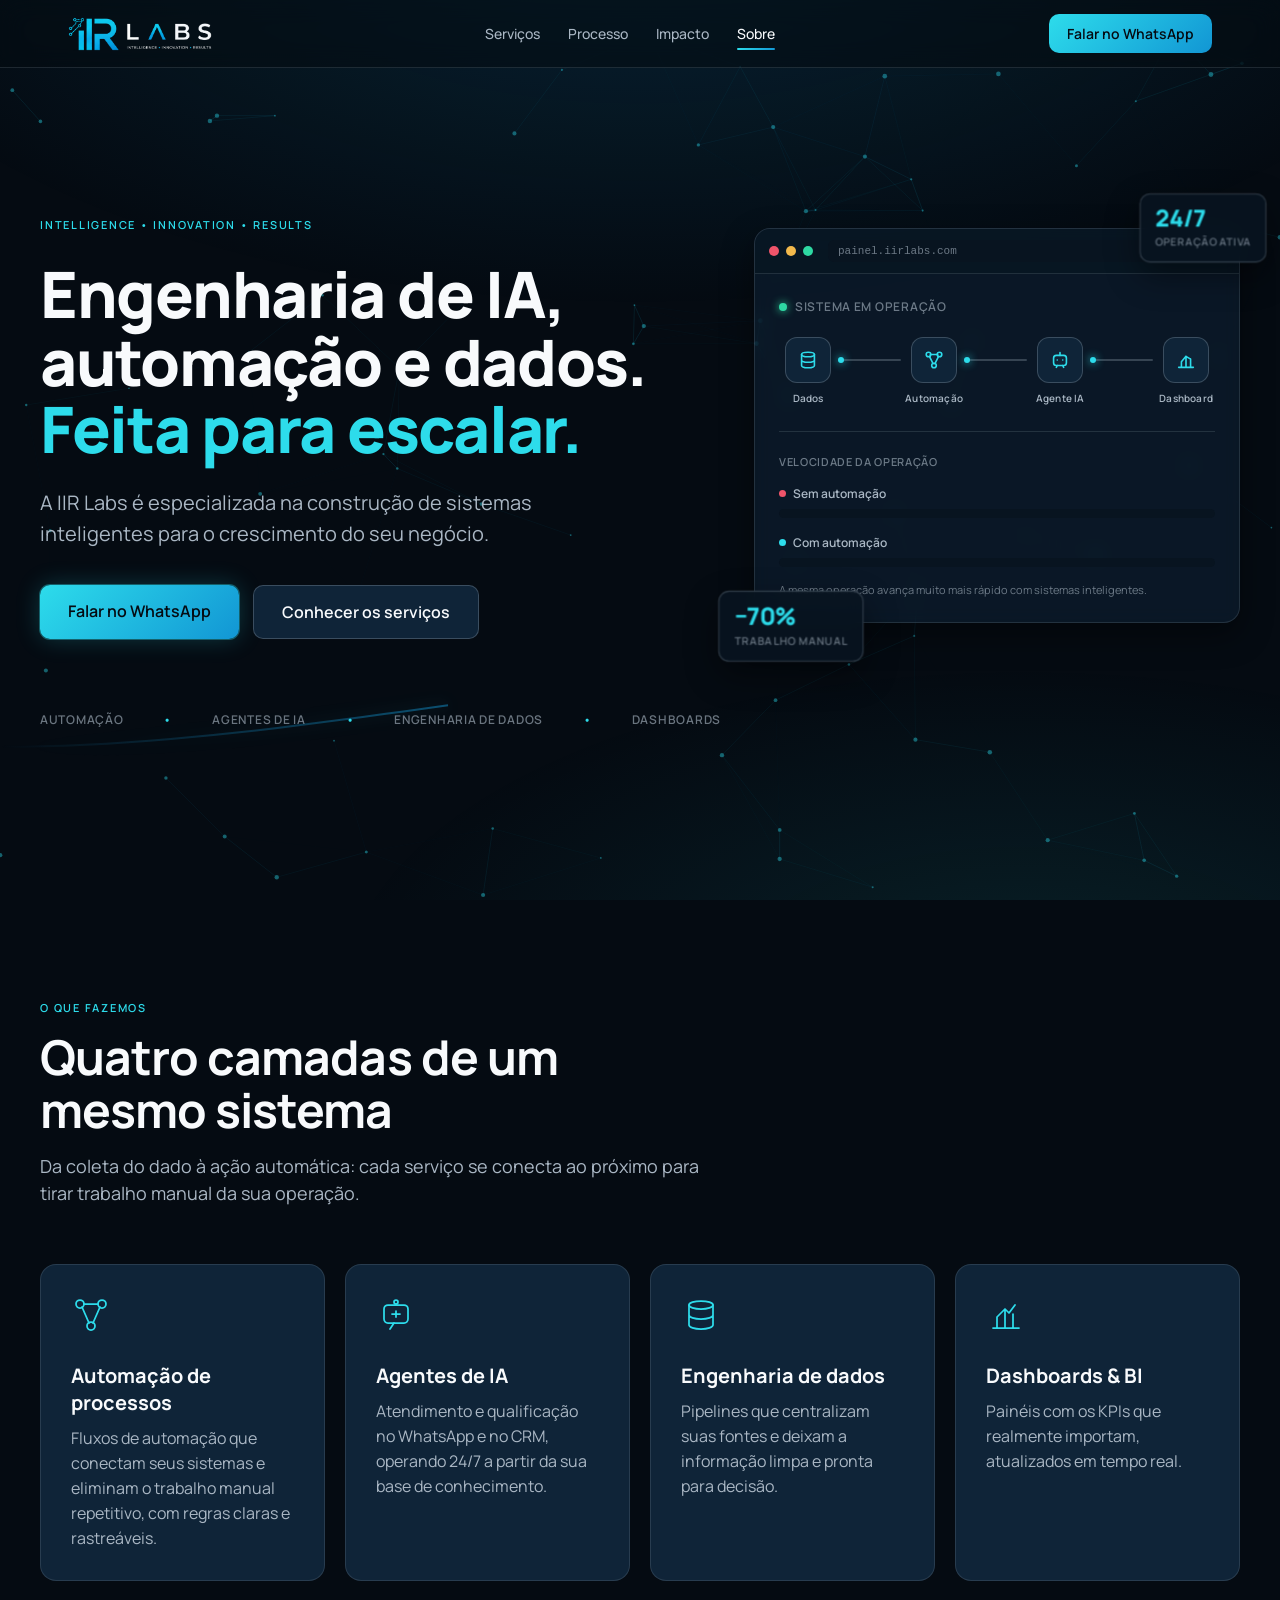
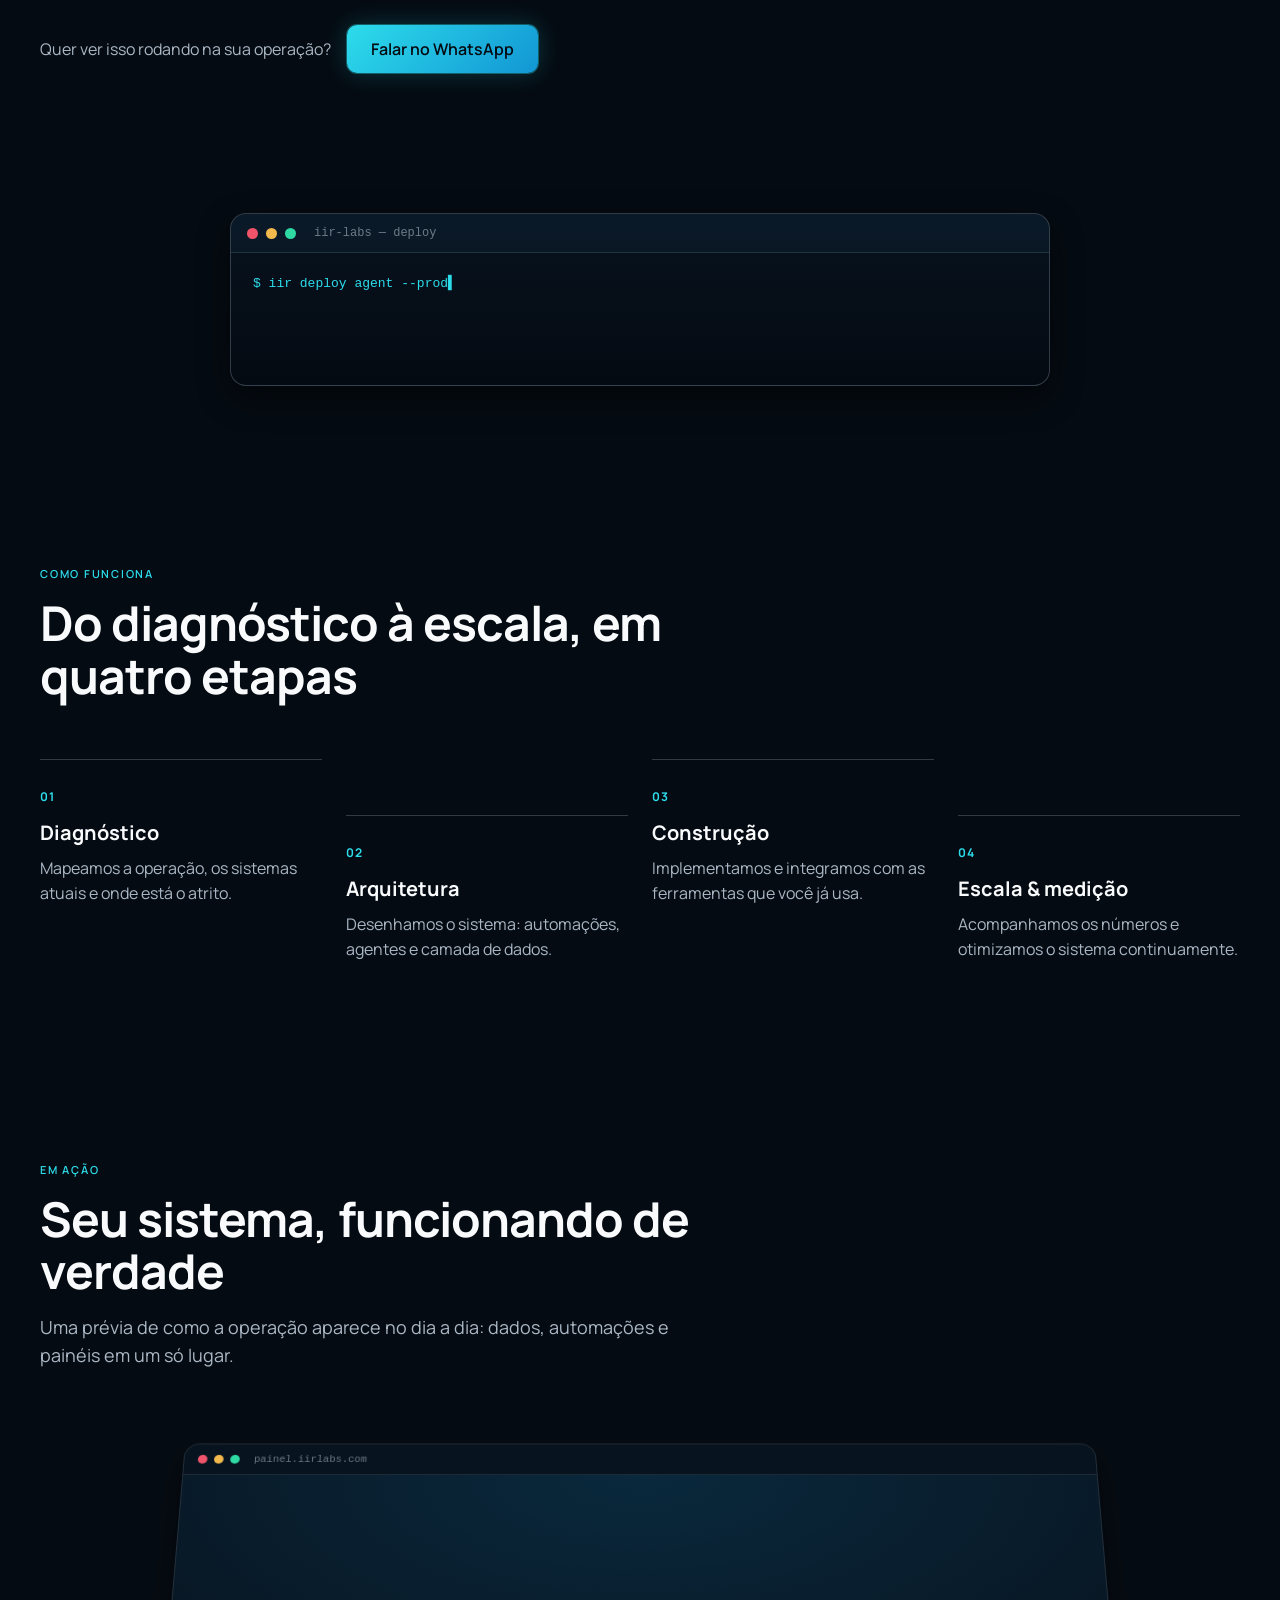
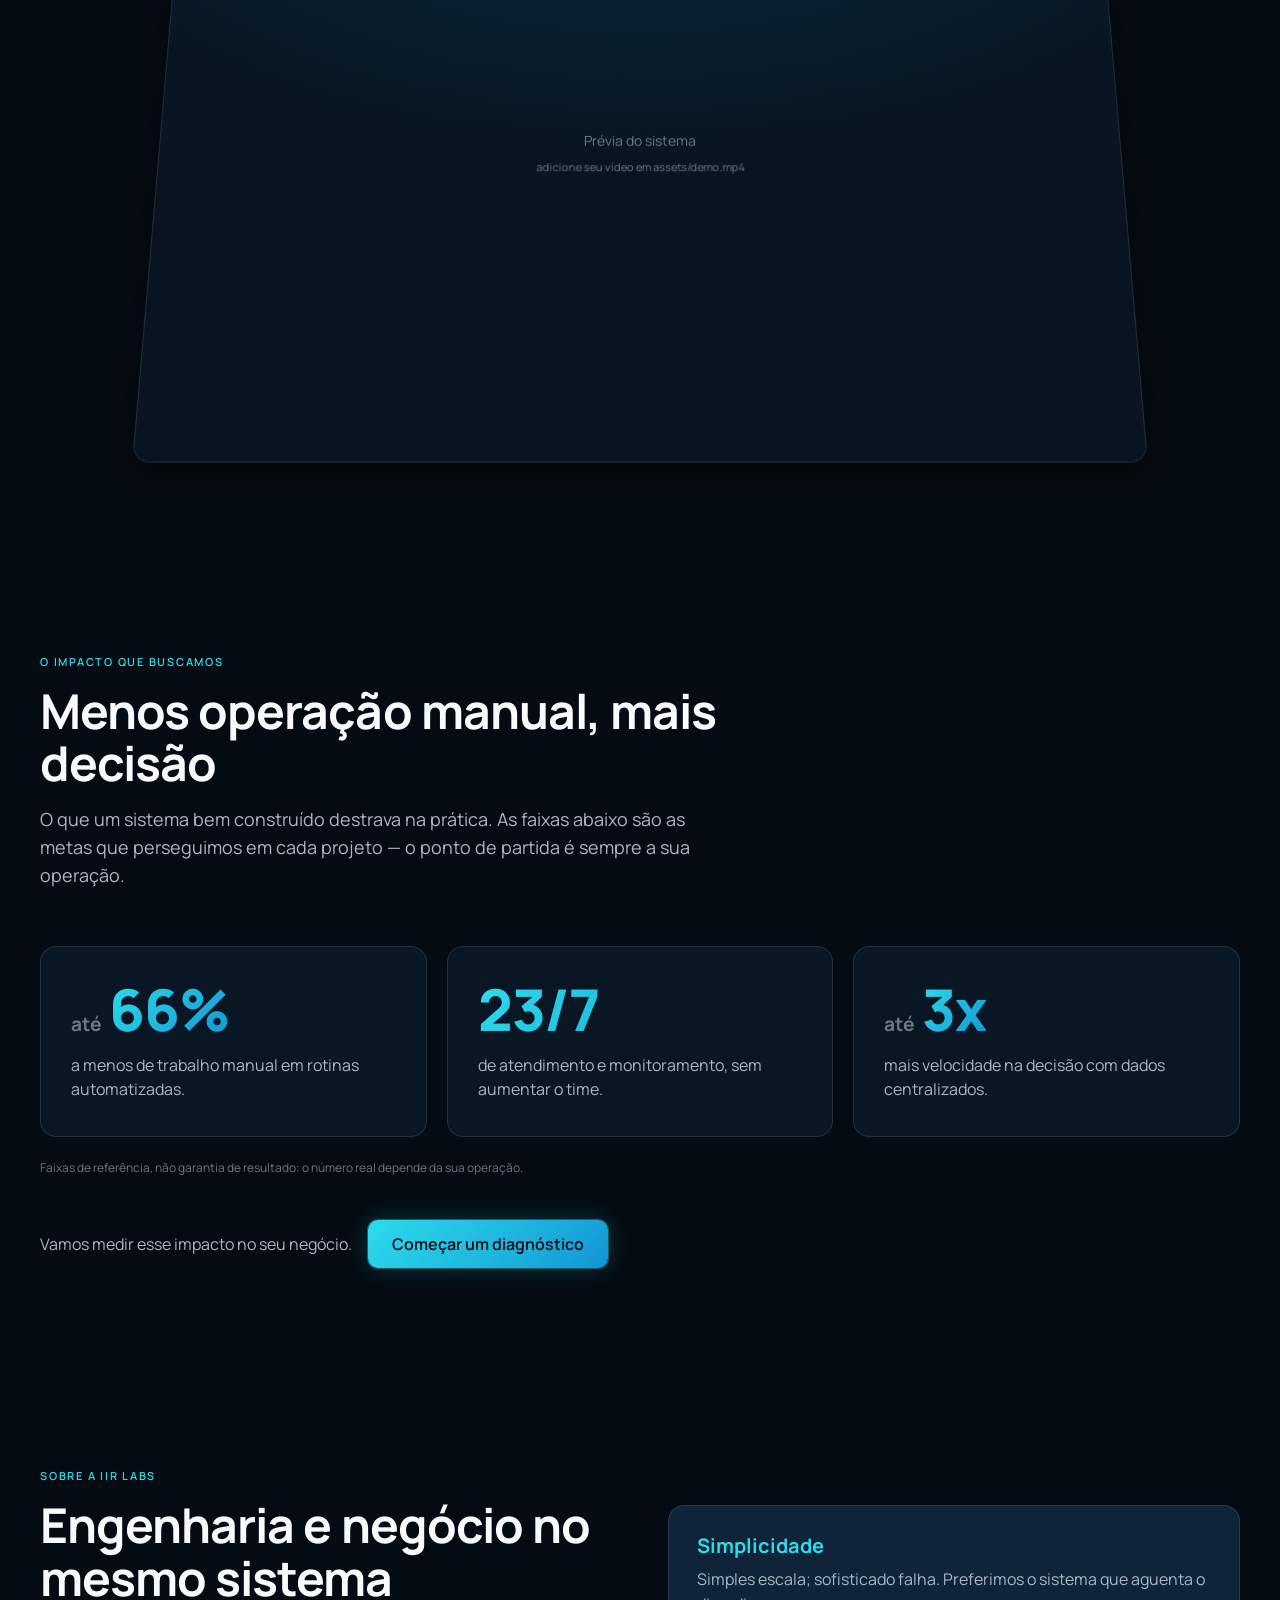
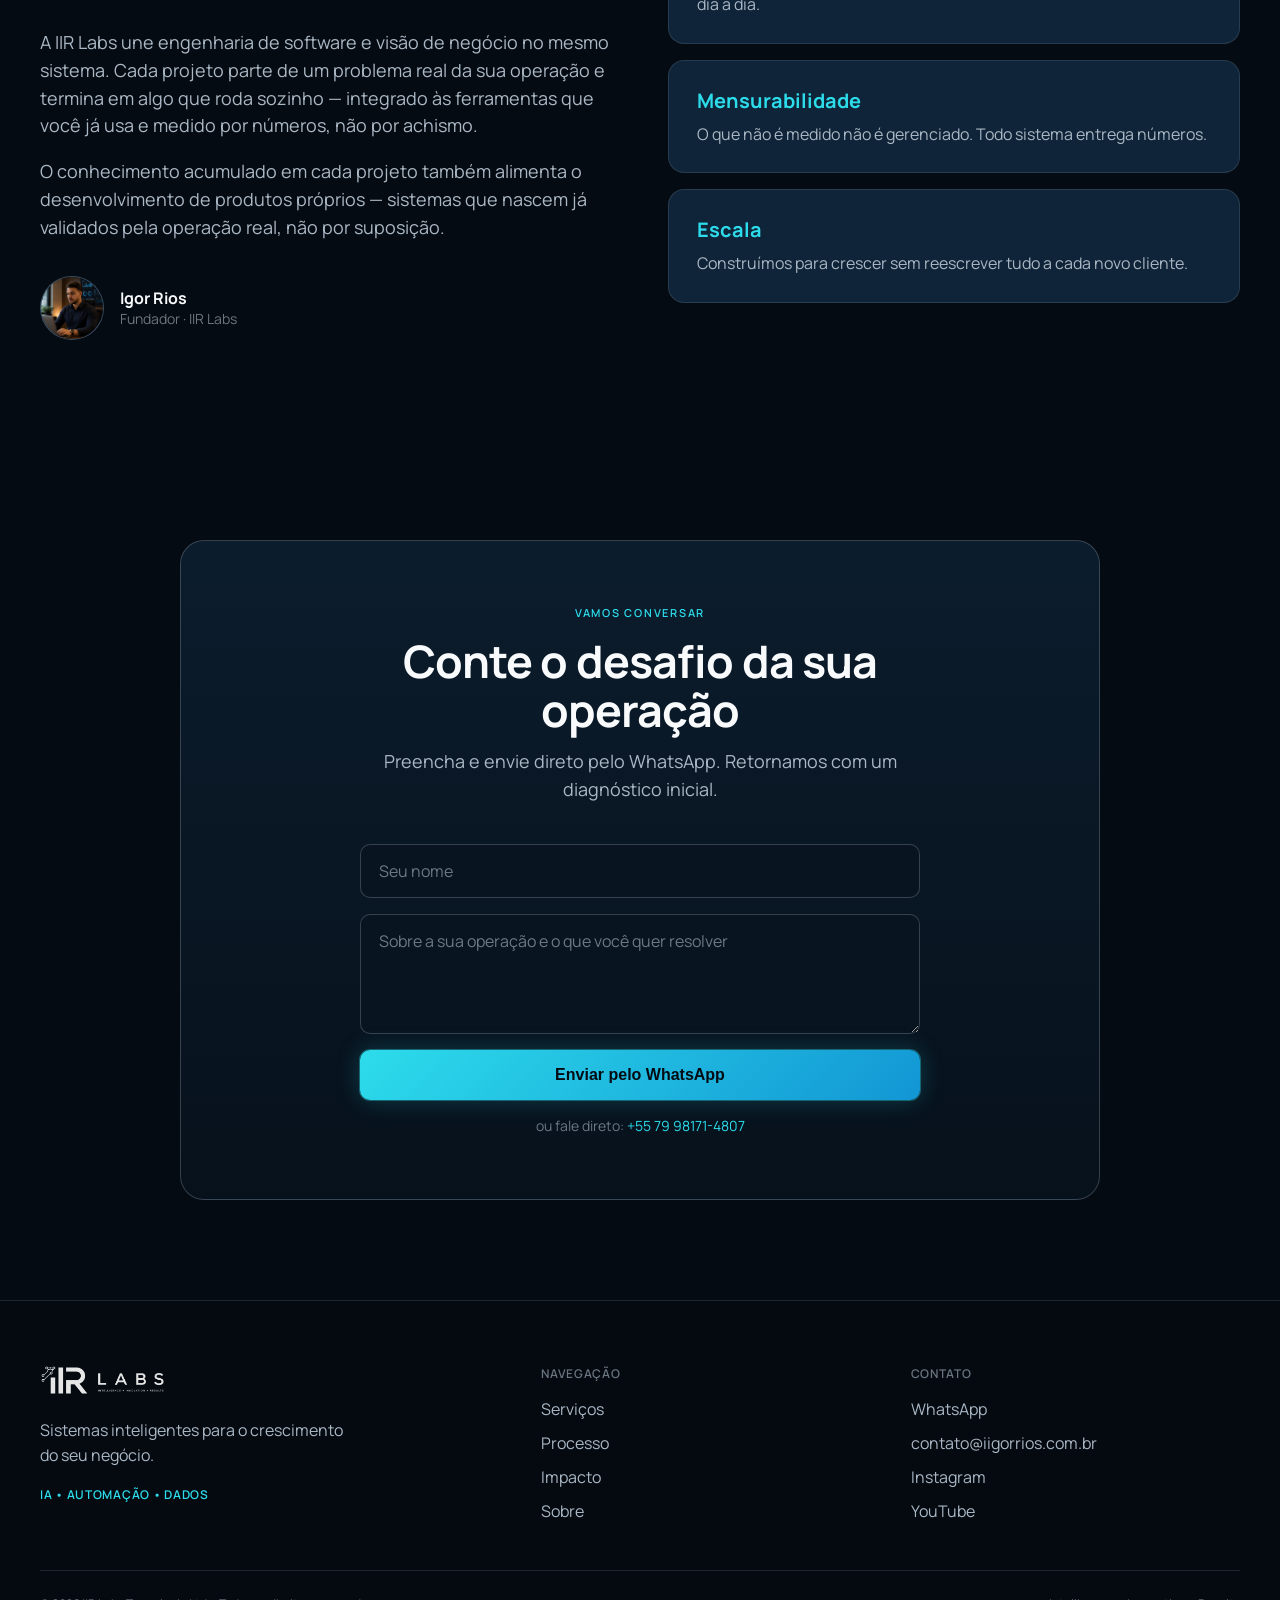
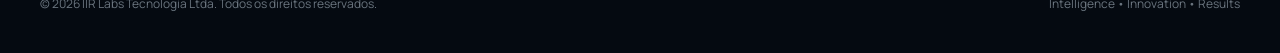
==== commit bd44a735: "Adiciona foto do fundador e vídeo de demonstração Troca a extensão da foto do fundador para .png e i" ====
--- a/index.html
+++ b/index.html
@@ -435,7 +435,7 @@
         <p data-reveal data-reveal-delay="140" style="font-size:var(--text-body-l);color:var(--color-text-secondary);line-height:var(--lh-body);margin:0 0 18px;">A IIR Labs une engenharia de software e visão de negócio no mesmo sistema. Cada projeto parte de um problema real da sua operação e termina em algo que roda sozinho — integrado às ferramentas que você já usa e medido por números, não por achismo.</p>
         <p data-reveal data-reveal-delay="200" style="font-size:var(--text-body-l);color:var(--color-text-secondary);line-height:var(--lh-body);margin:0;">O conhecimento acumulado em cada projeto também alimenta o desenvolvimento de produtos próprios — sistemas que nascem já validados pela operação real, não por suposição.</p>
         <div data-reveal data-reveal-delay="260" style="display:flex;align-items:center;gap:16px;margin-top:34px;">
-          <div class="iir-portrait"><span>IR</span><img src="assets/foto-fundador.jpg" alt="Igor Rios"></div>
+          <div class="iir-portrait"><span>IR</span><img src="assets/foto-fundador.png" alt="Igor Rios"></div>
           <div>
             <div style="font-weight:var(--fw-bold);color:var(--color-text-primary);">Igor Rios</div>
             <div style="color:var(--color-text-tertiary);font-size:var(--text-body-s);">Fundador · IIR Labs</div>
